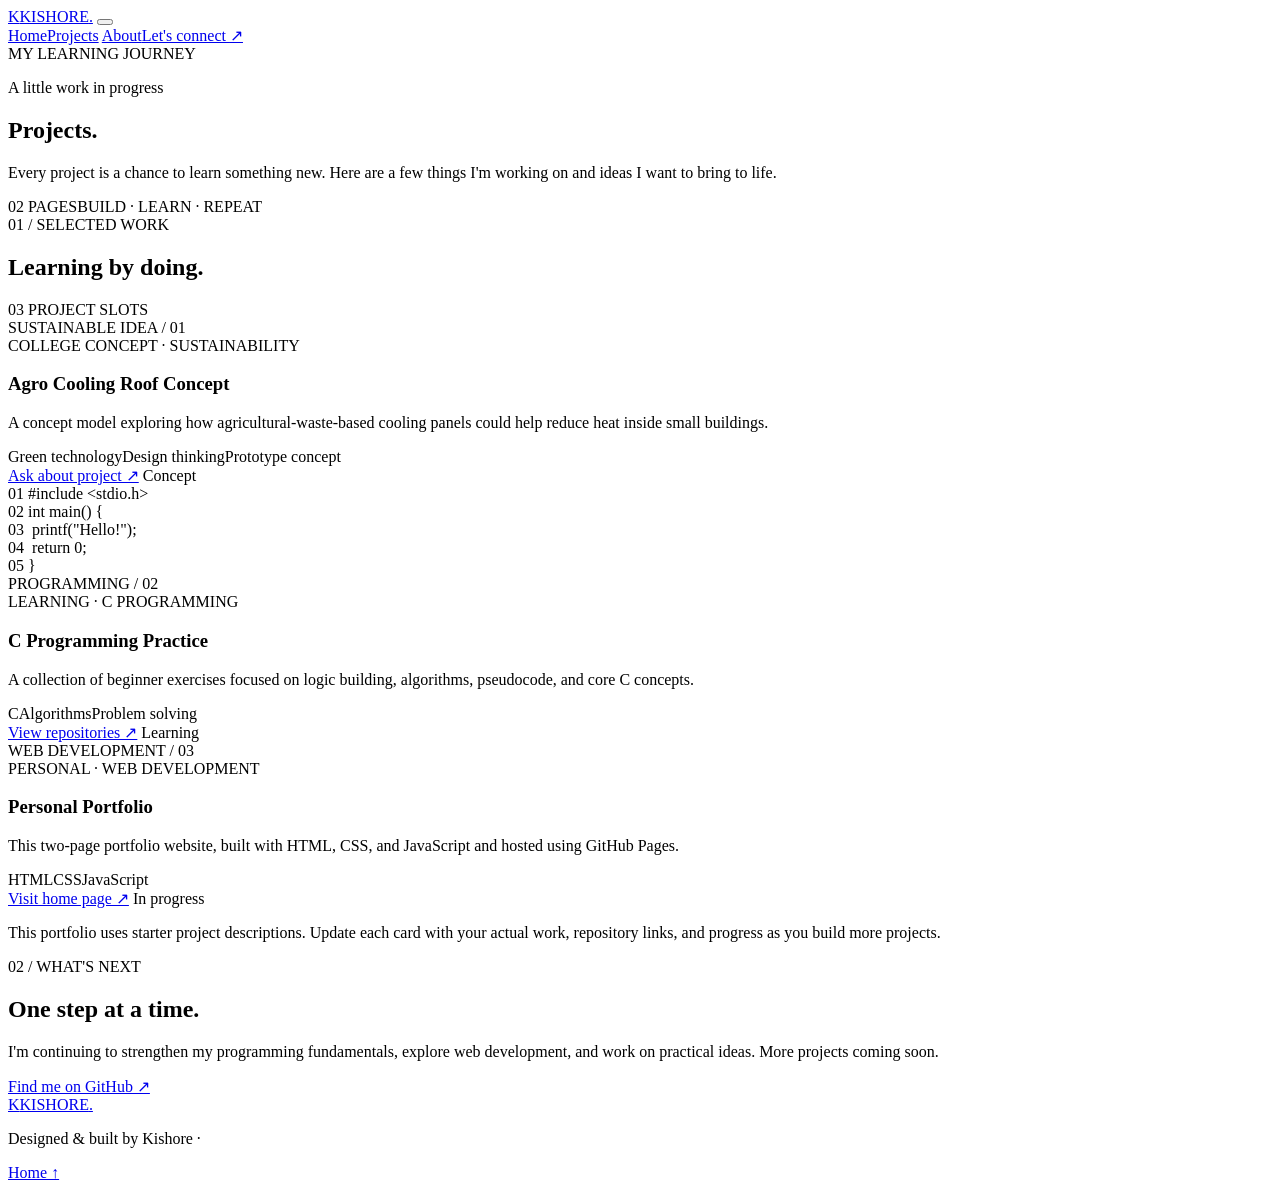
==== projects.html @ 6794675f "Add files via upload" ====
<!DOCTYPE html>
<html lang="en">
<head>
  <meta charset="UTF-8">
  <meta name="viewport" content="width=device-width, initial-scale=1.0">
  <meta name="description" content="Projects, learning experiments, and achievements by Kishore.">
  <title>Projects | Kishore</title>
  <link rel="preconnect" href="https://fonts.googleapis.com">
  <link rel="preconnect" href="https://fonts.gstatic.com" crossorigin>
  <link href="https://fonts.googleapis.com/css2?family=DM+Sans:wght@400;500;600;700&family=Space+Grotesk:wght@500;600;700&display=swap" rel="stylesheet">
  <link rel="stylesheet" href="css/style.css">
  <script src="js/main.js" defer></script>
</head>
<body>
  <div class="ambient ambient-one"></div><div class="ambient ambient-two"></div>
  <header class="site-header">
    <a class="brand" href="index.html"><span class="brand-mark">K</span><span>KISHORE<span class="brand-dot">.</span></span></a>
    <button class="menu-toggle" aria-label="Toggle navigation" aria-expanded="false"><span></span><span></span><span></span></button>
    <nav class="nav-links" aria-label="Main navigation">
      <a href="index.html">Home</a><a class="active" href="projects.html">Projects</a>
      <a href="index.html#about">About</a><a class="nav-cta" href="index.html#contact">Let's connect <span>↗</span></a>
    </nav>
  </header>

  <main>
    <section class="page-hero section-wrap">
      <div class="eyebrow"><span class="status-dot"></span> MY LEARNING JOURNEY</div>
      <p class="hero-kicker">A little work in progress</p>
      <h1>Projects<span class="accent">.</span></h1>
      <p class="hero-description">Every project is a chance to learn something new. Here are a few things I'm working on and ideas I want to bring to life.</p>
      <div class="page-meta"><span>02 PAGES</span><span class="meta-line"></span><span>BUILD · LEARN · REPEAT</span></div>
    </section>

    <section class="section-wrap projects-section">
      <div class="section-heading"><div><div class="section-label">01 / SELECTED WORK</div><h2>Learning by <span class="gradient-text">doing.</span></h2></div><span class="count-label">03 PROJECT SLOTS</span></div>
      <div class="project-grid">
        <article class="project-card featured-project">
          <div class="project-art art-cooling"><div class="sun-orb"></div><div class="house house-back"></div><div class="house house-front"><span class="roof"></span><span class="door"></span><span class="window"></span></div><span class="art-caption">SUSTAINABLE IDEA / 01</span></div>
          <div class="project-info"><div class="project-type">COLLEGE CONCEPT · SUSTAINABILITY</div><h3>Agro Cooling Roof Concept</h3><p>A concept model exploring how agricultural-waste-based cooling panels could help reduce heat inside small buildings.</p><div class="tag-row"><span>Green technology</span><span>Design thinking</span><span>Prototype concept</span></div><div class="project-links"><a href="mailto:your-email@example.com?subject=Agro%20Cooling%20Roof">Ask about project ↗</a><span class="project-status"><i></i> Concept</span></div></div>
        </article>
        <article class="project-card">
          <div class="project-art art-code"><div class="mini-code"><span>01</span> #include &lt;stdio.h&gt;<br><span>02</span> int main() {<br><span>03</span> &nbsp;printf("Hello!");<br><span>04</span> &nbsp;return 0;<br><span>05</span> }</div><span class="art-caption">PROGRAMMING / 02</span></div>
          <div class="project-info"><div class="project-type">LEARNING · C PROGRAMMING</div><h3>C Programming Practice</h3><p>A collection of beginner exercises focused on logic building, algorithms, pseudocode, and core C concepts.</p><div class="tag-row"><span>C</span><span>Algorithms</span><span>Problem solving</span></div><div class="project-links"><a href="https://github.com/" target="_blank" rel="noreferrer">View repositories ↗</a><span class="project-status"><i></i> Learning</span></div></div>
        </article>
        <article class="project-card">
          <div class="project-art art-web"><div class="browser-card"><div class="browser-bar"><i></i><i></i><i></i></div><div class="browser-shape"></div><div class="browser-lines"><i></i><i></i><i></i></div></div><span class="art-caption">WEB DEVELOPMENT / 03</span></div>
          <div class="project-info"><div class="project-type">PERSONAL · WEB DEVELOPMENT</div><h3>Personal Portfolio</h3><p>This two-page portfolio website, built with HTML, CSS, and JavaScript and hosted using GitHub Pages.</p><div class="tag-row"><span>HTML</span><span>CSS</span><span>JavaScript</span></div><div class="project-links"><a href="index.html">Visit home page ↗</a><span class="project-status"><i></i> In progress</span></div></div>
        </article>
      </div>
      <p class="note-text">This portfolio uses starter project descriptions. Update each card with your actual work, repository links, and progress as you build more projects.</p>
    </section>

    <section class="section-wrap learning-panel">
      <div class="section-label">02 / WHAT'S NEXT</div><div><h2>One step at a <span class="gradient-text">time.</span></h2><p class="muted">I'm continuing to strengthen my programming fundamentals, explore web development, and work on practical ideas. More projects coming soon.</p></div>
      <a class="button button-ghost" href="https://github.com/" target="_blank" rel="noreferrer">Find me on GitHub ↗</a>
    </section>
  </main>
  <footer class="site-footer"><a class="brand" href="index.html"><span class="brand-mark">K</span><span>KISHORE<span class="brand-dot">.</span></span></a><p>Designed & built by Kishore · <span id="year"></span></p><a href="index.html" class="back-top">Home ↑</a></footer>
</body>
</html>
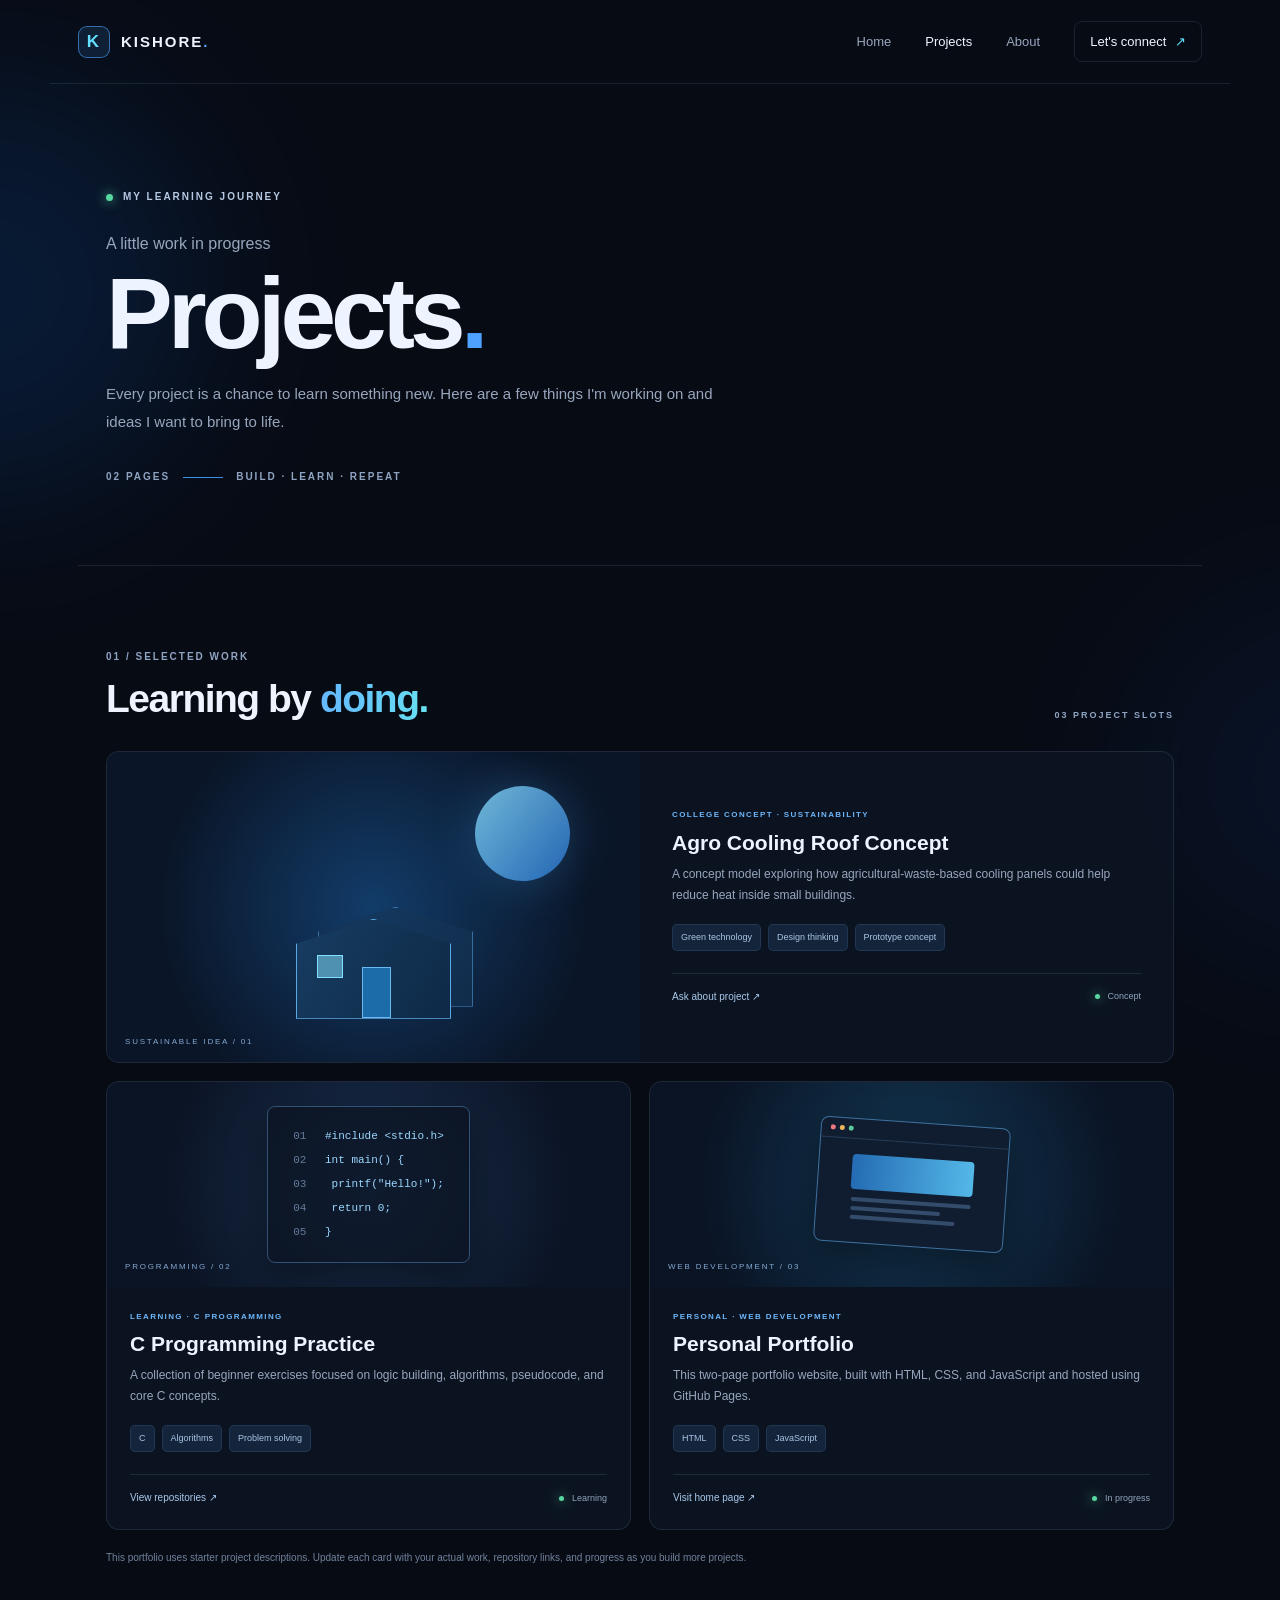
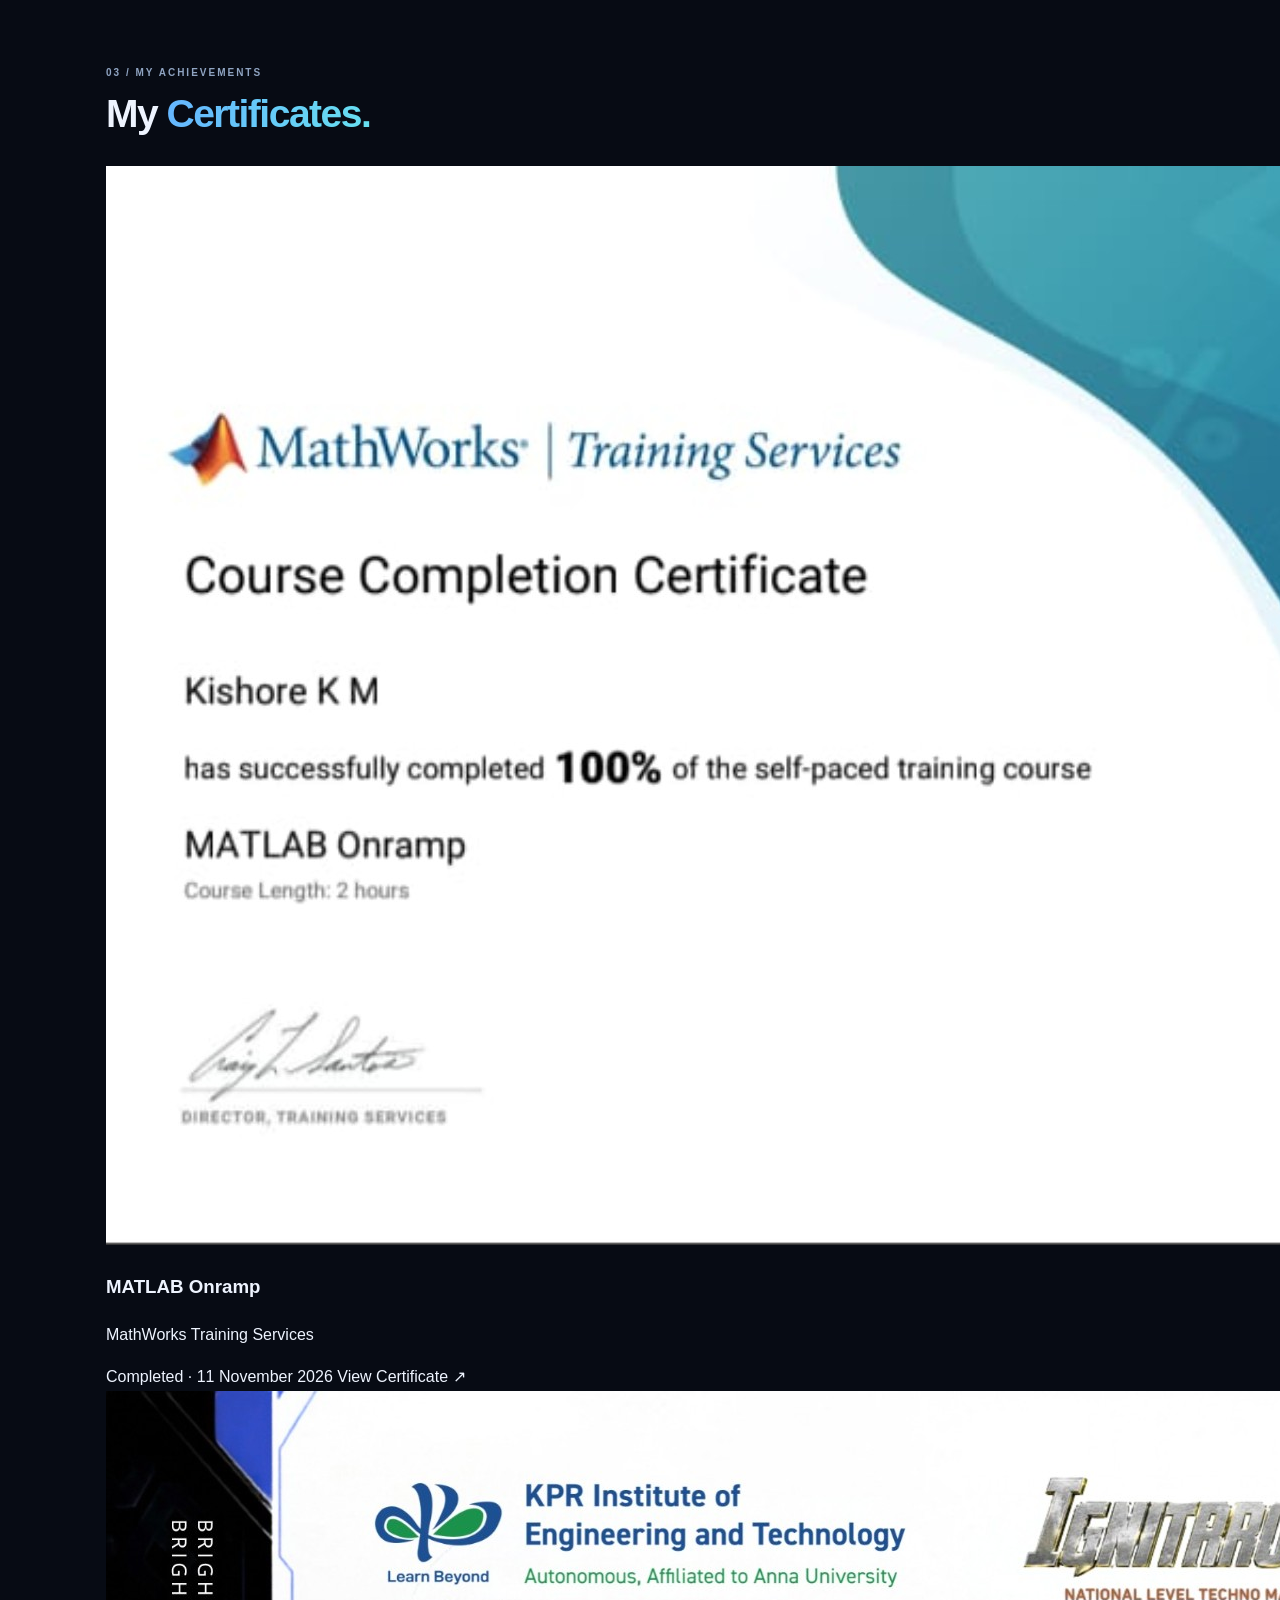
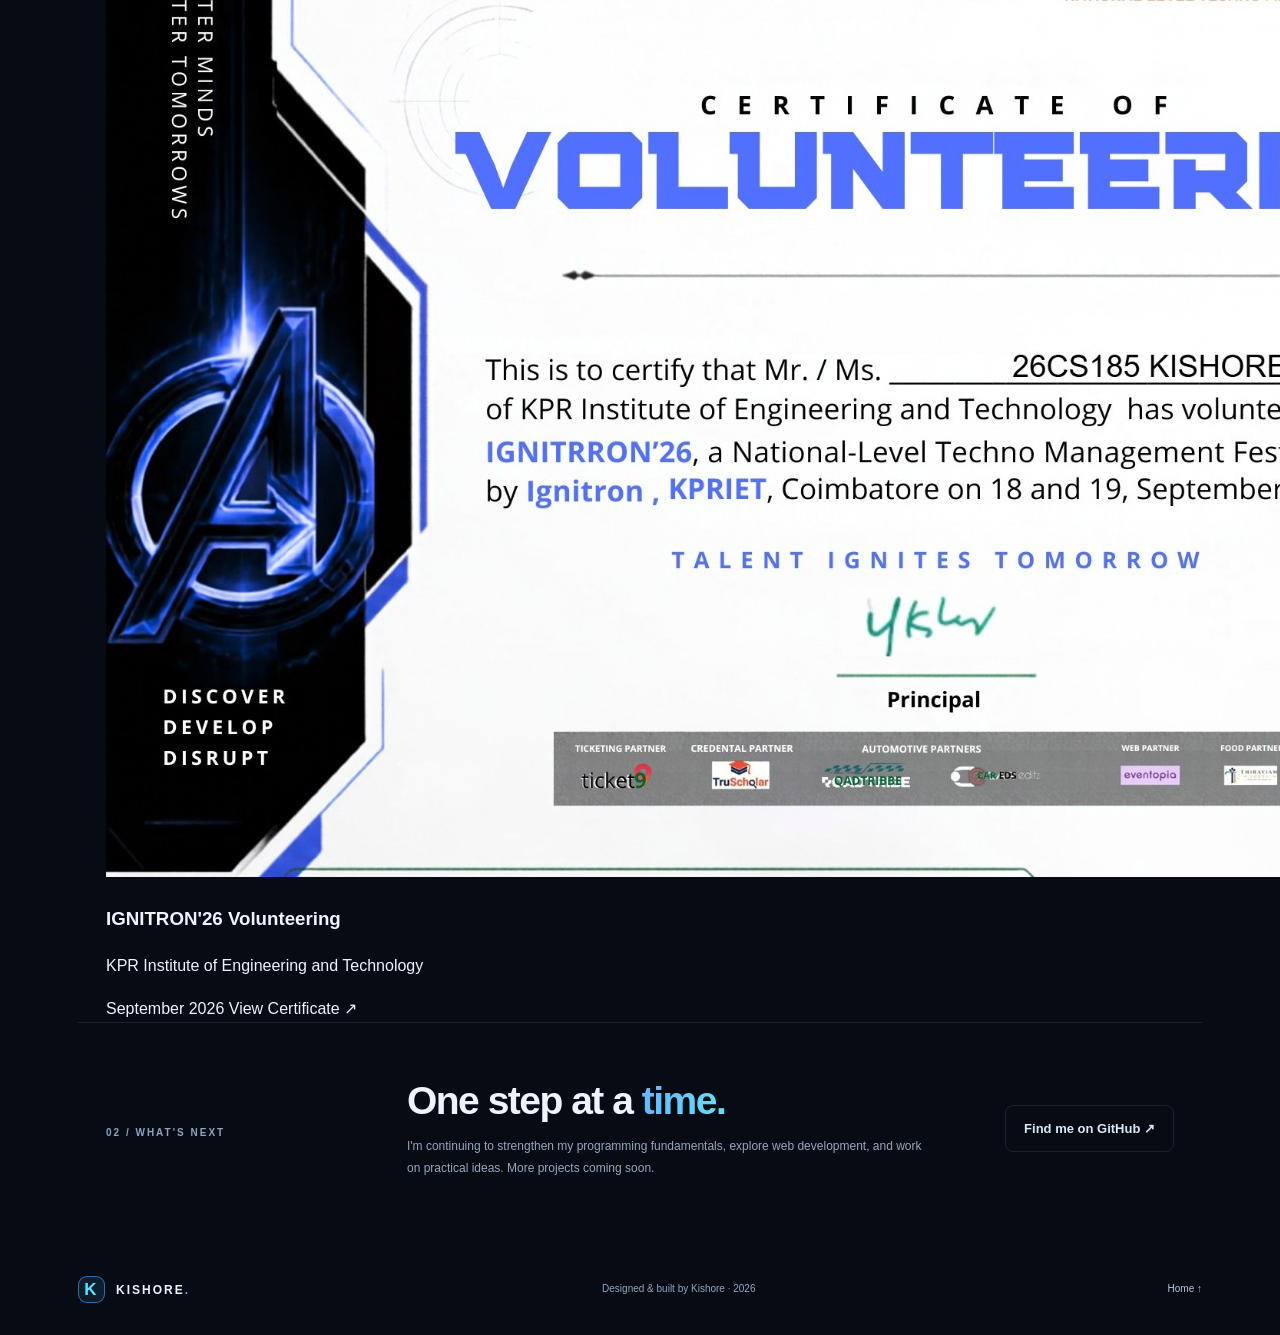
==== commit 04397b2b: "Update projects.html" ====
--- a/projects.html
+++ b/projects.html
@@ -49,7 +49,43 @@
       </div>
       <p class="note-text">This portfolio uses starter project descriptions. Update each card with your actual work, repository links, and progress as you build more projects.</p>
     </section>
+<!-- CERTIFICATES SECTION -->
+<section class="section-wrap certificates-section">
+  <div class="section-heading">
+    <div>
+      <div class="section-label">03 / MY ACHIEVEMENTS</div>
+      <h2>My <span class="gradient-text">Certificates.</span></h2>
+    </div>
+  </div>
 
+  <div class="certificate-grid">
+
+    <article class="certificate-card">
+      <img src="certificates/matlab-onramp.jpg"
+           alt="MATLAB Onramp Certificate">
+      <div class="certificate-info">
+        <h3>MATLAB Onramp</h3>
+        <p>MathWorks Training Services</p>
+        <span>Completed · 11 November 2026</span>
+        <a href="certificates/matlab-onramp.jpg"
+           target="_blank">View Certificate ↗</a>
+      </div>
+    </article>
+
+    <article class="certificate-card">
+      <img src="certificates/ignitron-volunteering.jpg"
+           alt="IGNITRON 26 Volunteer Certificate">
+      <div class="certificate-info">
+        <h3>IGNITRON'26 Volunteering</h3>
+        <p>KPR Institute of Engineering and Technology</p>
+        <span>September 2026</span>
+        <a href="certificates/ignitron-volunteering.jpg"
+           target="_blank">View Certificate ↗</a>
+      </div>
+    </article>
+
+  </div>
+</section>
     <section class="section-wrap learning-panel">
       <div class="section-label">02 / WHAT'S NEXT</div><div><h2>One step at a <span class="gradient-text">time.</span></h2><p class="muted">I'm continuing to strengthen my programming fundamentals, explore web development, and work on practical ideas. More projects coming soon.</p></div>
       <a class="button button-ghost" href="https://github.com/" target="_blank" rel="noreferrer">Find me on GitHub ↗</a>
@@ -57,4 +93,4 @@
   </main>
   <footer class="site-footer"><a class="brand" href="index.html"><span class="brand-mark">K</span><span>KISHORE<span class="brand-dot">.</span></span></a><p>Designed & built by Kishore · <span id="year"></span></p><a href="index.html" class="back-top">Home ↑</a></footer>
 </body>
-</html>+</html>
--- a/css/style.css
+++ b/css/style.css
@@ -0,0 +1,5 @@
+/* Kishore's portfolio — dark navy and electric blue */
+:root{--bg:#070b14;--panel:#0d1423;--panel2:#101a2c;--text:#eef4ff;--muted:#98a6bd;--blue:#4da3ff;--cyan:#63e0ff;--line:rgba(157,184,222,.13);--font:'DM Sans',sans-serif;--display:'Space Grotesk',sans-serif}
+*{box-sizing:border-box}html{scroll-behavior:smooth;scroll-padding-top:100px}body{margin:0;background:var(--bg);color:var(--text);font-family:var(--font);line-height:1.65;overflow-x:hidden}a{color:inherit;text-decoration:none}.ambient{position:absolute;z-index:-1;pointer-events:none;filter:blur(85px);opacity:.16;border-radius:50%}.ambient-one{width:420px;height:420px;background:#1268d8;top:80px;left:-220px}.ambient-two{width:360px;height:360px;background:#123d85;top:600px;right:-220px}.site-header{height:84px;max-width:1180px;padding:0 28px;margin:auto;display:flex;align-items:center;justify-content:space-between;border-bottom:1px solid var(--line)}.brand{display:flex;align-items:center;gap:11px;font:700 15px var(--display);letter-spacing:2px}.brand-mark{width:32px;height:32px;border:1px solid rgba(77,163,255,.6);background:rgba(77,163,255,.12);display:grid;place-items:center;border-radius:9px;color:var(--cyan);font-size:17px}.brand-dot,.accent{color:var(--blue)}.nav-links{display:flex;align-items:center;gap:34px;font-size:13px;color:var(--muted)}.nav-links a{transition:color .2s}.nav-links a:hover,.nav-links a.active{color:var(--text)}.nav-links .nav-cta{color:var(--text);border:1px solid var(--line);padding:9px 15px;border-radius:8px}.nav-cta span{color:var(--cyan);margin-left:5px}.menu-toggle{display:none;background:none;border:0}.section-wrap{max-width:1124px;margin:0 auto;padding-left:28px;padding-right:28px}.hero{min-height:610px;display:grid;grid-template-columns:1.1fr .9fr;align-items:center;gap:50px;padding-top:55px;padding-bottom:75px}.eyebrow,.section-label,.project-type,.count-label,.page-meta{font-size:10px;letter-spacing:2px;font-weight:700;color:#8fa4c2}.eyebrow{display:flex;align-items:center;gap:10px;color:#b6c8e2}.status-dot,.project-status i{width:7px;height:7px;border-radius:50%;background:#57d7a2;box-shadow:0 0 12px #57d7a2;display:inline-block}.hero-kicker{margin:28px 0 0;color:var(--muted);font-size:16px}.hero h1,.page-hero h1{font:700 clamp(62px,9vw,100px)/1.03 var(--display);letter-spacing:-5px;margin:0 0 15px}.hero h2,.page-hero h2{font:600 clamp(22px,3vw,31px)/1.25 var(--display);letter-spacing:-1px;margin:0}.gradient-text{background:linear-gradient(100deg,#65b6ff,#67e0f1);-webkit-background-clip:text;background-clip:text;color:transparent}.hero-description{max-width:500px;color:var(--muted);font-size:15px;line-height:1.9;margin:22px 0 28px}.hero-actions{display:flex;gap:12px;flex-wrap:wrap}.button{display:inline-flex;align-items:center;gap:15px;padding:12px 18px;border-radius:8px;font-size:13px;font-weight:700;transition:transform .2s,border-color .2s}.button:hover{transform:translateY(-2px)}.button-primary{background:linear-gradient(110deg,#2779df,#3e9ff2);color:white;box-shadow:0 8px 28px rgba(35,126,230,.2)}.button-ghost{border:1px solid var(--line);color:#dce8f8}.social-row{display:flex;gap:25px;margin-top:35px;color:var(--muted);font-size:12px}.social-row a:hover,.project-links a:hover{color:var(--cyan)}.social-row span{color:var(--blue)}.hero-visual{min-height:390px;display:grid;place-items:center;position:relative}.orbit{position:absolute;border:1px solid rgba(77,163,255,.13);border-radius:50%;transform:rotate(-25deg)}.orbit-a{width:410px;height:260px}.orbit-b{width:340px;height:360px;transform:rotate(40deg)}.code-card{z-index:1;width:min(100%,390px);background:rgba(12,20,34,.94);border:1px solid rgba(105,162,229,.25);border-radius:14px;box-shadow:0 25px 80px rgba(0,0,0,.4),0 0 45px rgba(29,108,203,.1);overflow:hidden;transform:rotate(-3deg)}.code-top{height:45px;border-bottom:1px solid var(--line);display:flex;align-items:center;justify-content:space-between;padding:0 16px;color:#8194b1;font-size:11px}.window-dots{display:flex;gap:5px}.window-dots i,.browser-bar i{width:7px;height:7px;border-radius:50%;background:#ed777c}.window-dots i:nth-child(2),.browser-bar i:nth-child(2){background:#eab65c}.window-dots i:nth-child(3),.browser-bar i:nth-child(3){background:#5bc99a}.code-content{padding:23px 19px 19px;font:12px/2.1 ui-monospace,SFMono-Regular,monospace;color:#d8e5f7}.code-content p{margin:0}.line-no{display:inline-block;width:28px;color:#52627b}.code-purple{color:#c69cff}.code-green{color:#8de2b6}.code-blue{color:#73baff}.code-orange{color:#ffc17c}.terminal-line{border-top:1px solid var(--line);margin-top:20px;padding-top:13px;color:#8496af;font-size:10px}.terminal-prompt{color:#5bd9a0;margin-right:7px}.cursor{display:inline-block;width:6px;height:12px;background:var(--blue);vertical-align:middle;margin-left:5px;animation:blink 1s steps(2) infinite}@keyframes blink{50%{opacity:0}}.floating-chip{position:absolute;z-index:2;background:#111d30;border:1px solid rgba(104,171,241,.25);border-radius:8px;padding:9px 13px;font-size:11px;color:#dce9fa;box-shadow:0 12px 30px #0005}.chip-top{top:45px;right:-3px}.chip-top span{color:#7dc7ff;margin-right:5px}.chip-bottom{bottom:42px;left:0}.chip-pulse{display:inline-block;width:6px;height:6px;border-radius:50%;background:#58d5a1;margin-right:7px}.intro-strip,.skills-section{display:grid;grid-template-columns:.65fr 1.35fr;gap:55px;padding-top:76px;padding-bottom:76px;border-top:1px solid var(--line)}.section-label{padding-top:8px}.intro-content h2,.skills-content h2,.contact-panel h2,.section-heading h2,.learning-panel h2{font:600 clamp(27px,4vw,39px)/1.2 var(--display);letter-spacing:-1.5px;margin:0 0 16px}.intro-content>p,.muted{color:var(--muted);font-size:14px;line-height:1.85;max-width:650px}.mini-stats{display:flex;gap:55px;margin-top:32px}.mini-stats div{display:flex;flex-direction:column}.mini-stats strong{font:700 27px var(--display)}.mini-stats strong span{color:var(--blue)}.mini-stats small{color:var(--muted);font-size:10px;letter-spacing:.5px}.skills-section{padding-top:65px;padding-bottom:85px}.skill-grid{display:grid;grid-template-columns:1fr 1fr;gap:12px;margin-top:25px}.skill-card{display:flex;align-items:center;gap:14px;padding:17px;background:rgba(13,22,38,.72);border:1px solid var(--line);border-radius:10px}.skill-icon{width:38px;height:38px;border-radius:9px;display:grid;place-items:center;background:rgba(77,163,255,.13);color:#83c2ff;font:700 15px var(--display)}.blue-icon{color:#70c7ff}.orange-icon{color:#ffb56e}.purple-icon{color:#c4a3ff}.skill-card strong,.skill-card small{display:block}.skill-card strong{font-size:12px}.skill-card small{font-size:10px;color:var(--muted);margin-top:3px}.contact-panel{display:flex;align-items:center;justify-content:space-between;gap:25px;padding-top:45px;padding-bottom:55px;border-top:1px solid var(--line);border-bottom:1px solid var(--line)}.contact-panel h2{margin:12px 0}.contact-panel p{margin:0}.site-footer{max-width:1180px;margin:auto;padding:27px 28px;display:flex;align-items:center;justify-content:space-between;color:var(--muted);font-size:10px}.site-footer .brand{color:var(--text);font-size:12px}.site-footer .brand-mark{width:27px;height:27px}.back-top{color:#b8c8df}.page-hero{padding-top:105px;padding-bottom:80px;border-bottom:1px solid var(--line)}.page-hero .hero-kicker{margin-top:25px}.page-hero h1{margin:5px 0 15px}.page-hero .hero-description{max-width:610px;margin-top:15px}.page-meta{display:flex;align-items:center;gap:13px;margin-top:32px}.meta-line{width:40px;height:1px;background:#3b8fe8}.projects-section{padding-top:75px;padding-bottom:80px}.section-heading{display:flex;align-items:end;justify-content:space-between;margin-bottom:28px}.section-heading h2{margin:10px 0 0}.count-label{font-size:9px}.project-grid{display:grid;grid-template-columns:1fr 1fr;gap:18px}.project-card{overflow:hidden;background:rgba(13,21,36,.82);border:1px solid var(--line);border-radius:13px;transition:transform .25s,border-color .25s}.project-card:hover{transform:translateY(-4px);border-color:rgba(77,163,255,.4)}.featured-project{grid-column:1/-1;display:grid;grid-template-columns:1fr 1fr}.project-art{height:205px;position:relative;overflow:hidden;display:grid;place-items:center;background:radial-gradient(circle at 50% 50%,#123c69,#0a1527 70%)}.featured-project .project-art{height:100%;min-height:310px}.art-caption{position:absolute;left:18px;bottom:14px;font-size:8px;letter-spacing:1.8px;color:#86a9d1}.sun-orb{position:absolute;width:95px;height:95px;border-radius:50%;background:linear-gradient(130deg,#8adfff,#2978d5);top:34px;right:70px;opacity:.8;box-shadow:0 0 50px #4cafff55}.house{position:absolute;bottom:43px;width:155px;height:100px;background:#173657;border:1px solid #5aa8e6;clip-path:polygon(0 25%,50% 0,100% 25%,100% 100%,0 100%)}.house-back{transform:translate(22px,-12px);opacity:.55}.house-front{background:linear-gradient(120deg,#173d61,#0e2947);z-index:1}.house .roof{display:none}.door{position:absolute;bottom:0;left:65px;width:29px;height:51px;background:#1d6caa;border:1px solid #6ab9f0}.window{position:absolute;top:35px;left:20px;width:26px;height:23px;background:#83dfff88;border:1px solid #83dfff}.project-info{padding:23px}.featured-project .project-info{align-self:center;padding:32px}.project-type{font-size:8px;letter-spacing:1.4px;color:#6eb7fa}.project-info h3{font:600 21px var(--display);margin:9px 0}.project-info p{font-size:12px;color:var(--muted);line-height:1.8;margin:0 0 17px}.tag-row{display:flex;gap:7px;flex-wrap:wrap}.tag-row span{font-size:9px;color:#a9c4e4;background:#14253b;border:1px solid rgba(105,162,229,.14);padding:5px 8px;border-radius:5px}.project-links{display:flex;align-items:center;justify-content:space-between;gap:12px;margin-top:22px;padding-top:15px;border-top:1px solid var(--line);font-size:10px;color:#a9c9eb}.project-status{font-size:9px;color:#91a4bd}.project-status i{width:5px;height:5px;margin-right:5px}.art-code{background:radial-gradient(circle at 50%,#1b3151,#0b1425 72%)}.mini-code{font:11px/2.2 ui-monospace,monospace;color:#9bd8ff;background:#0a1220b8;padding:17px 25px;border:1px solid #315276;border-radius:8px;box-shadow:0 15px 40px #0006}.mini-code span{color:#647c9b;margin-right:12px}.art-web{background:radial-gradient(circle at 50%,#143b58,#0a1425 75%)}.browser-card{width:190px;height:125px;background:#101d30;border:1px solid #3d719f;border-radius:8px;overflow:hidden;box-shadow:0 15px 40px #0006;transform:rotate(4deg)}.browser-bar{height:20px;display:flex;gap:4px;align-items:center;padding-left:9px;border-bottom:1px solid #263b56}.browser-bar i{width:5px;height:5px}.browser-shape{height:35px;width:65%;margin:15px auto 8px;background:linear-gradient(90deg,#246bb3,#54b8e8);border-radius:4px}.browser-lines{display:grid;gap:5px;justify-content:center}.browser-lines i{width:120px;height:4px;background:#344c6b;border-radius:3px}.browser-lines i:nth-child(2){width:90px}.browser-lines i:nth-child(3){width:105px}.note-text{font-size:10px;color:#71839d;margin-top:20px}.learning-panel{border-top:1px solid var(--line);padding-top:55px;padding-bottom:65px;display:grid;grid-template-columns:.65fr 1.35fr auto;gap:25px;align-items:center}.learning-panel h2{margin:0 0 10px}.learning-panel p{margin:0;max-width:520px;font-size:12px}
+@media(max-width:760px){.site-header{height:72px;padding:0 20px}.menu-toggle{display:flex;flex-direction:column;gap:5px;padding:8px}.menu-toggle span{width:21px;height:2px;background:#d9e8fa}.nav-links{display:none;position:absolute;top:71px;left:0;right:0;background:#0b1220;border-bottom:1px solid var(--line);padding:20px;z-index:10;flex-direction:column;gap:18px;align-items:stretch}.nav-links.open{display:flex}.nav-links .nav-cta{text-align:center}.section-wrap{padding-left:21px;padding-right:21px}.hero{grid-template-columns:1fr;gap:5px;padding-top:75px;padding-bottom:55px}.hero-visual{min-height:330px;margin-top:8px}.code-card{width:min(90%,390px)}.orbit-a{width:320px}.orbit-b{height:300px}.chip-top{right:0;top:25px}.chip-bottom{left:0;bottom:20px}.intro-strip,.skills-section{grid-template-columns:1fr;gap:22px;padding-top:55px;padding-bottom:55px}.mini-stats{gap:30px}.contact-panel{align-items:flex-start;flex-direction:column;padding-top:38px;padding-bottom:42px}.site-footer{padding:24px 21px;gap:15px;flex-wrap:wrap}.site-footer p{order:3;width:100%;margin:0}.page-hero{padding-top:75px;padding-bottom:55px}.projects-section{padding-top:55px;padding-bottom:55px}.project-grid{grid-template-columns:1fr}.featured-project{grid-column:auto;grid-template-columns:1fr}.featured-project .project-art{min-height:220px}.featured-project .project-info{padding:23px}.learning-panel{grid-template-columns:1fr;gap:15px;padding-top:45px;padding-bottom:50px}.learning-panel .button{justify-self:start}.section-heading{align-items:flex-start;gap:12px;flex-direction:column}.count-label{margin-top:5px}}
+@media(max-width:420px){.hero h1,.page-hero h1{font-size:65px}.skill-grid{grid-template-columns:1fr}.mini-stats{gap:22px}.mini-stats strong{font-size:23px}.social-row{gap:18px}.hero-visual{min-height:300px}.code-content{font-size:10px}.floating-chip{font-size:9px;padding:7px 9px}}
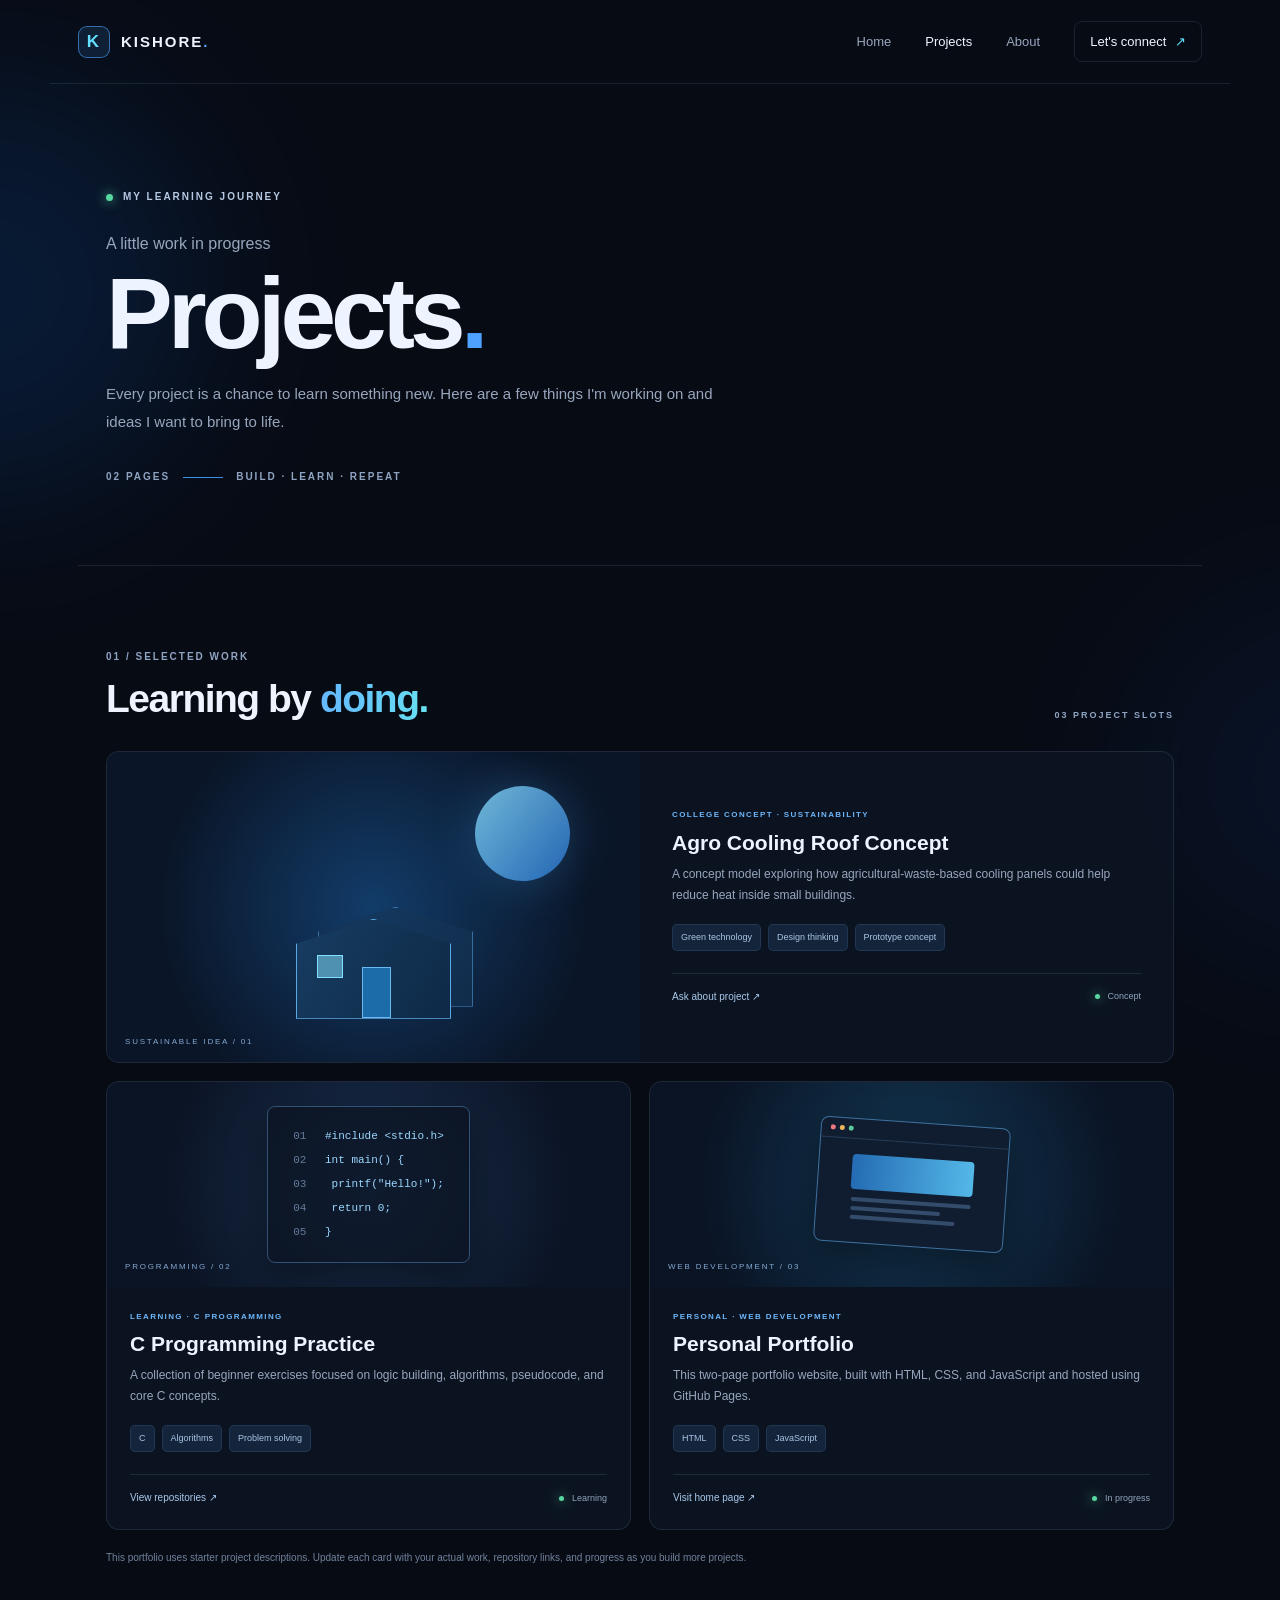
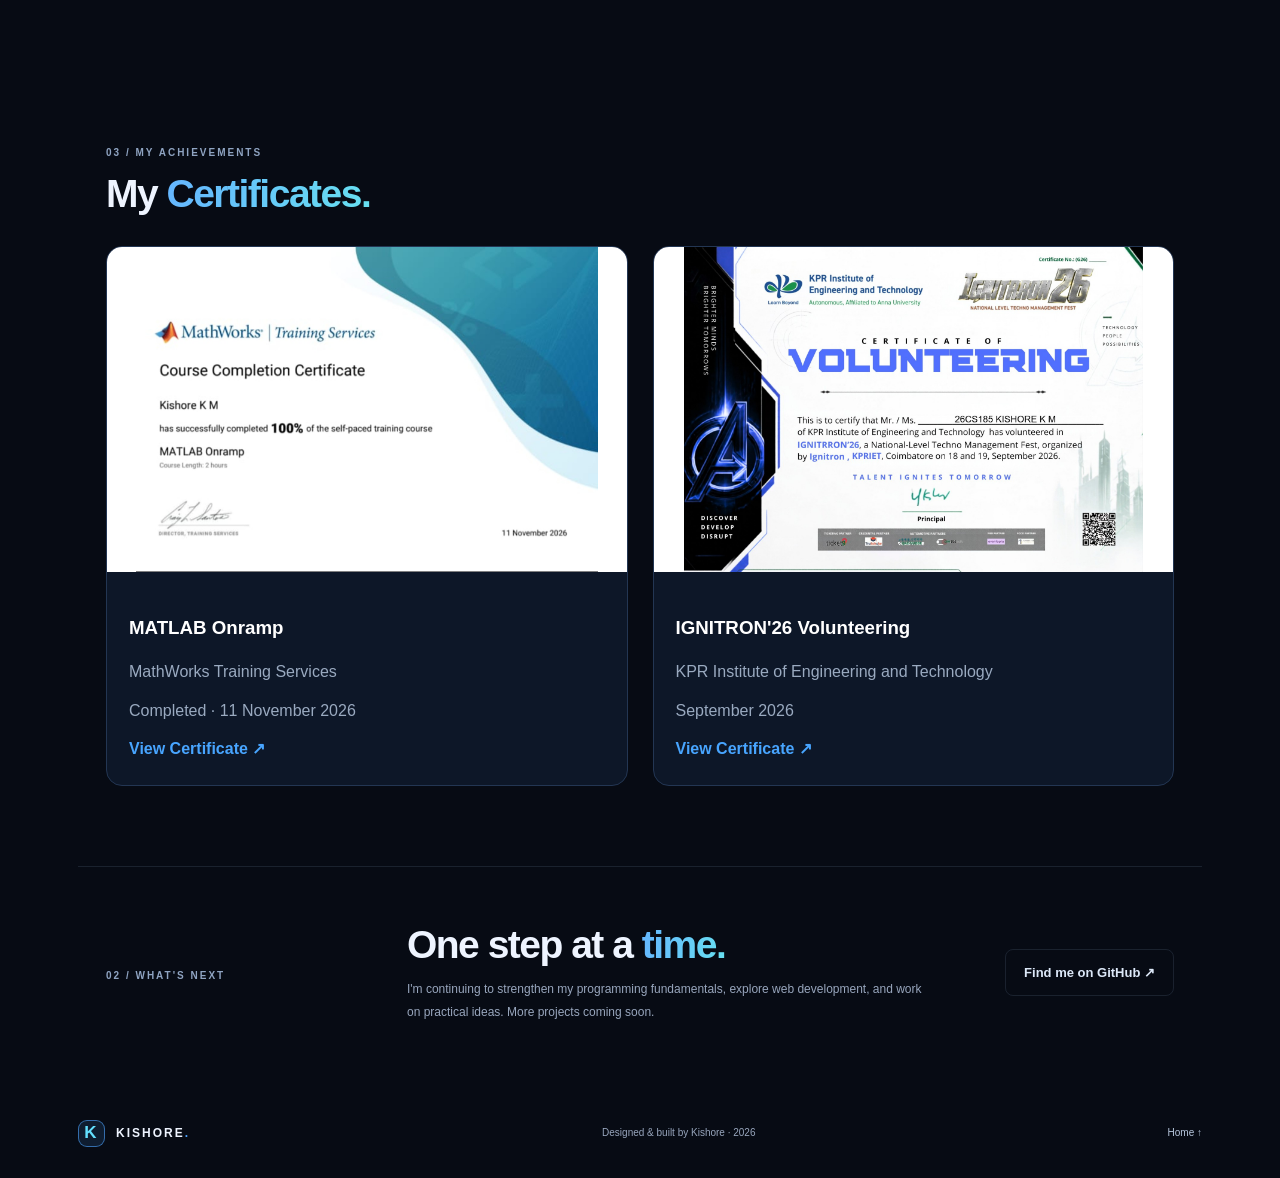
==== commit f37c7877: "Update projects.html" ====
--- a/projects.html
+++ b/projects.html
@@ -50,7 +50,7 @@
       <p class="note-text">This portfolio uses starter project descriptions. Update each card with your actual work, repository links, and progress as you build more projects.</p>
     </section>
 <!-- CERTIFICATES SECTION -->
-<section class="section-wrap certificates-section">
+<section id="certificates-section" class="section-wrap certificates-section">
   <div class="section-heading">
     <div>
       <div class="section-label">03 / MY ACHIEVEMENTS</div>
--- a/css/style.css
+++ b/css/style.css
@@ -3,3 +3,63 @@
 *{box-sizing:border-box}html{scroll-behavior:smooth;scroll-padding-top:100px}body{margin:0;background:var(--bg);color:var(--text);font-family:var(--font);line-height:1.65;overflow-x:hidden}a{color:inherit;text-decoration:none}.ambient{position:absolute;z-index:-1;pointer-events:none;filter:blur(85px);opacity:.16;border-radius:50%}.ambient-one{width:420px;height:420px;background:#1268d8;top:80px;left:-220px}.ambient-two{width:360px;height:360px;background:#123d85;top:600px;right:-220px}.site-header{height:84px;max-width:1180px;padding:0 28px;margin:auto;display:flex;align-items:center;justify-content:space-between;border-bottom:1px solid var(--line)}.brand{display:flex;align-items:center;gap:11px;font:700 15px var(--display);letter-spacing:2px}.brand-mark{width:32px;height:32px;border:1px solid rgba(77,163,255,.6);background:rgba(77,163,255,.12);display:grid;place-items:center;border-radius:9px;color:var(--cyan);font-size:17px}.brand-dot,.accent{color:var(--blue)}.nav-links{display:flex;align-items:center;gap:34px;font-size:13px;color:var(--muted)}.nav-links a{transition:color .2s}.nav-links a:hover,.nav-links a.active{color:var(--text)}.nav-links .nav-cta{color:var(--text);border:1px solid var(--line);padding:9px 15px;border-radius:8px}.nav-cta span{color:var(--cyan);margin-left:5px}.menu-toggle{display:none;background:none;border:0}.section-wrap{max-width:1124px;margin:0 auto;padding-left:28px;padding-right:28px}.hero{min-height:610px;display:grid;grid-template-columns:1.1fr .9fr;align-items:center;gap:50px;padding-top:55px;padding-bottom:75px}.eyebrow,.section-label,.project-type,.count-label,.page-meta{font-size:10px;letter-spacing:2px;font-weight:700;color:#8fa4c2}.eyebrow{display:flex;align-items:center;gap:10px;color:#b6c8e2}.status-dot,.project-status i{width:7px;height:7px;border-radius:50%;background:#57d7a2;box-shadow:0 0 12px #57d7a2;display:inline-block}.hero-kicker{margin:28px 0 0;color:var(--muted);font-size:16px}.hero h1,.page-hero h1{font:700 clamp(62px,9vw,100px)/1.03 var(--display);letter-spacing:-5px;margin:0 0 15px}.hero h2,.page-hero h2{font:600 clamp(22px,3vw,31px)/1.25 var(--display);letter-spacing:-1px;margin:0}.gradient-text{background:linear-gradient(100deg,#65b6ff,#67e0f1);-webkit-background-clip:text;background-clip:text;color:transparent}.hero-description{max-width:500px;color:var(--muted);font-size:15px;line-height:1.9;margin:22px 0 28px}.hero-actions{display:flex;gap:12px;flex-wrap:wrap}.button{display:inline-flex;align-items:center;gap:15px;padding:12px 18px;border-radius:8px;font-size:13px;font-weight:700;transition:transform .2s,border-color .2s}.button:hover{transform:translateY(-2px)}.button-primary{background:linear-gradient(110deg,#2779df,#3e9ff2);color:white;box-shadow:0 8px 28px rgba(35,126,230,.2)}.button-ghost{border:1px solid var(--line);color:#dce8f8}.social-row{display:flex;gap:25px;margin-top:35px;color:var(--muted);font-size:12px}.social-row a:hover,.project-links a:hover{color:var(--cyan)}.social-row span{color:var(--blue)}.hero-visual{min-height:390px;display:grid;place-items:center;position:relative}.orbit{position:absolute;border:1px solid rgba(77,163,255,.13);border-radius:50%;transform:rotate(-25deg)}.orbit-a{width:410px;height:260px}.orbit-b{width:340px;height:360px;transform:rotate(40deg)}.code-card{z-index:1;width:min(100%,390px);background:rgba(12,20,34,.94);border:1px solid rgba(105,162,229,.25);border-radius:14px;box-shadow:0 25px 80px rgba(0,0,0,.4),0 0 45px rgba(29,108,203,.1);overflow:hidden;transform:rotate(-3deg)}.code-top{height:45px;border-bottom:1px solid var(--line);display:flex;align-items:center;justify-content:space-between;padding:0 16px;color:#8194b1;font-size:11px}.window-dots{display:flex;gap:5px}.window-dots i,.browser-bar i{width:7px;height:7px;border-radius:50%;background:#ed777c}.window-dots i:nth-child(2),.browser-bar i:nth-child(2){background:#eab65c}.window-dots i:nth-child(3),.browser-bar i:nth-child(3){background:#5bc99a}.code-content{padding:23px 19px 19px;font:12px/2.1 ui-monospace,SFMono-Regular,monospace;color:#d8e5f7}.code-content p{margin:0}.line-no{display:inline-block;width:28px;color:#52627b}.code-purple{color:#c69cff}.code-green{color:#8de2b6}.code-blue{color:#73baff}.code-orange{color:#ffc17c}.terminal-line{border-top:1px solid var(--line);margin-top:20px;padding-top:13px;color:#8496af;font-size:10px}.terminal-prompt{color:#5bd9a0;margin-right:7px}.cursor{display:inline-block;width:6px;height:12px;background:var(--blue);vertical-align:middle;margin-left:5px;animation:blink 1s steps(2) infinite}@keyframes blink{50%{opacity:0}}.floating-chip{position:absolute;z-index:2;background:#111d30;border:1px solid rgba(104,171,241,.25);border-radius:8px;padding:9px 13px;font-size:11px;color:#dce9fa;box-shadow:0 12px 30px #0005}.chip-top{top:45px;right:-3px}.chip-top span{color:#7dc7ff;margin-right:5px}.chip-bottom{bottom:42px;left:0}.chip-pulse{display:inline-block;width:6px;height:6px;border-radius:50%;background:#58d5a1;margin-right:7px}.intro-strip,.skills-section{display:grid;grid-template-columns:.65fr 1.35fr;gap:55px;padding-top:76px;padding-bottom:76px;border-top:1px solid var(--line)}.section-label{padding-top:8px}.intro-content h2,.skills-content h2,.contact-panel h2,.section-heading h2,.learning-panel h2{font:600 clamp(27px,4vw,39px)/1.2 var(--display);letter-spacing:-1.5px;margin:0 0 16px}.intro-content>p,.muted{color:var(--muted);font-size:14px;line-height:1.85;max-width:650px}.mini-stats{display:flex;gap:55px;margin-top:32px}.mini-stats div{display:flex;flex-direction:column}.mini-stats strong{font:700 27px var(--display)}.mini-stats strong span{color:var(--blue)}.mini-stats small{color:var(--muted);font-size:10px;letter-spacing:.5px}.skills-section{padding-top:65px;padding-bottom:85px}.skill-grid{display:grid;grid-template-columns:1fr 1fr;gap:12px;margin-top:25px}.skill-card{display:flex;align-items:center;gap:14px;padding:17px;background:rgba(13,22,38,.72);border:1px solid var(--line);border-radius:10px}.skill-icon{width:38px;height:38px;border-radius:9px;display:grid;place-items:center;background:rgba(77,163,255,.13);color:#83c2ff;font:700 15px var(--display)}.blue-icon{color:#70c7ff}.orange-icon{color:#ffb56e}.purple-icon{color:#c4a3ff}.skill-card strong,.skill-card small{display:block}.skill-card strong{font-size:12px}.skill-card small{font-size:10px;color:var(--muted);margin-top:3px}.contact-panel{display:flex;align-items:center;justify-content:space-between;gap:25px;padding-top:45px;padding-bottom:55px;border-top:1px solid var(--line);border-bottom:1px solid var(--line)}.contact-panel h2{margin:12px 0}.contact-panel p{margin:0}.site-footer{max-width:1180px;margin:auto;padding:27px 28px;display:flex;align-items:center;justify-content:space-between;color:var(--muted);font-size:10px}.site-footer .brand{color:var(--text);font-size:12px}.site-footer .brand-mark{width:27px;height:27px}.back-top{color:#b8c8df}.page-hero{padding-top:105px;padding-bottom:80px;border-bottom:1px solid var(--line)}.page-hero .hero-kicker{margin-top:25px}.page-hero h1{margin:5px 0 15px}.page-hero .hero-description{max-width:610px;margin-top:15px}.page-meta{display:flex;align-items:center;gap:13px;margin-top:32px}.meta-line{width:40px;height:1px;background:#3b8fe8}.projects-section{padding-top:75px;padding-bottom:80px}.section-heading{display:flex;align-items:end;justify-content:space-between;margin-bottom:28px}.section-heading h2{margin:10px 0 0}.count-label{font-size:9px}.project-grid{display:grid;grid-template-columns:1fr 1fr;gap:18px}.project-card{overflow:hidden;background:rgba(13,21,36,.82);border:1px solid var(--line);border-radius:13px;transition:transform .25s,border-color .25s}.project-card:hover{transform:translateY(-4px);border-color:rgba(77,163,255,.4)}.featured-project{grid-column:1/-1;display:grid;grid-template-columns:1fr 1fr}.project-art{height:205px;position:relative;overflow:hidden;display:grid;place-items:center;background:radial-gradient(circle at 50% 50%,#123c69,#0a1527 70%)}.featured-project .project-art{height:100%;min-height:310px}.art-caption{position:absolute;left:18px;bottom:14px;font-size:8px;letter-spacing:1.8px;color:#86a9d1}.sun-orb{position:absolute;width:95px;height:95px;border-radius:50%;background:linear-gradient(130deg,#8adfff,#2978d5);top:34px;right:70px;opacity:.8;box-shadow:0 0 50px #4cafff55}.house{position:absolute;bottom:43px;width:155px;height:100px;background:#173657;border:1px solid #5aa8e6;clip-path:polygon(0 25%,50% 0,100% 25%,100% 100%,0 100%)}.house-back{transform:translate(22px,-12px);opacity:.55}.house-front{background:linear-gradient(120deg,#173d61,#0e2947);z-index:1}.house .roof{display:none}.door{position:absolute;bottom:0;left:65px;width:29px;height:51px;background:#1d6caa;border:1px solid #6ab9f0}.window{position:absolute;top:35px;left:20px;width:26px;height:23px;background:#83dfff88;border:1px solid #83dfff}.project-info{padding:23px}.featured-project .project-info{align-self:center;padding:32px}.project-type{font-size:8px;letter-spacing:1.4px;color:#6eb7fa}.project-info h3{font:600 21px var(--display);margin:9px 0}.project-info p{font-size:12px;color:var(--muted);line-height:1.8;margin:0 0 17px}.tag-row{display:flex;gap:7px;flex-wrap:wrap}.tag-row span{font-size:9px;color:#a9c4e4;background:#14253b;border:1px solid rgba(105,162,229,.14);padding:5px 8px;border-radius:5px}.project-links{display:flex;align-items:center;justify-content:space-between;gap:12px;margin-top:22px;padding-top:15px;border-top:1px solid var(--line);font-size:10px;color:#a9c9eb}.project-status{font-size:9px;color:#91a4bd}.project-status i{width:5px;height:5px;margin-right:5px}.art-code{background:radial-gradient(circle at 50%,#1b3151,#0b1425 72%)}.mini-code{font:11px/2.2 ui-monospace,monospace;color:#9bd8ff;background:#0a1220b8;padding:17px 25px;border:1px solid #315276;border-radius:8px;box-shadow:0 15px 40px #0006}.mini-code span{color:#647c9b;margin-right:12px}.art-web{background:radial-gradient(circle at 50%,#143b58,#0a1425 75%)}.browser-card{width:190px;height:125px;background:#101d30;border:1px solid #3d719f;border-radius:8px;overflow:hidden;box-shadow:0 15px 40px #0006;transform:rotate(4deg)}.browser-bar{height:20px;display:flex;gap:4px;align-items:center;padding-left:9px;border-bottom:1px solid #263b56}.browser-bar i{width:5px;height:5px}.browser-shape{height:35px;width:65%;margin:15px auto 8px;background:linear-gradient(90deg,#246bb3,#54b8e8);border-radius:4px}.browser-lines{display:grid;gap:5px;justify-content:center}.browser-lines i{width:120px;height:4px;background:#344c6b;border-radius:3px}.browser-lines i:nth-child(2){width:90px}.browser-lines i:nth-child(3){width:105px}.note-text{font-size:10px;color:#71839d;margin-top:20px}.learning-panel{border-top:1px solid var(--line);padding-top:55px;padding-bottom:65px;display:grid;grid-template-columns:.65fr 1.35fr auto;gap:25px;align-items:center}.learning-panel h2{margin:0 0 10px}.learning-panel p{margin:0;max-width:520px;font-size:12px}
 @media(max-width:760px){.site-header{height:72px;padding:0 20px}.menu-toggle{display:flex;flex-direction:column;gap:5px;padding:8px}.menu-toggle span{width:21px;height:2px;background:#d9e8fa}.nav-links{display:none;position:absolute;top:71px;left:0;right:0;background:#0b1220;border-bottom:1px solid var(--line);padding:20px;z-index:10;flex-direction:column;gap:18px;align-items:stretch}.nav-links.open{display:flex}.nav-links .nav-cta{text-align:center}.section-wrap{padding-left:21px;padding-right:21px}.hero{grid-template-columns:1fr;gap:5px;padding-top:75px;padding-bottom:55px}.hero-visual{min-height:330px;margin-top:8px}.code-card{width:min(90%,390px)}.orbit-a{width:320px}.orbit-b{height:300px}.chip-top{right:0;top:25px}.chip-bottom{left:0;bottom:20px}.intro-strip,.skills-section{grid-template-columns:1fr;gap:22px;padding-top:55px;padding-bottom:55px}.mini-stats{gap:30px}.contact-panel{align-items:flex-start;flex-direction:column;padding-top:38px;padding-bottom:42px}.site-footer{padding:24px 21px;gap:15px;flex-wrap:wrap}.site-footer p{order:3;width:100%;margin:0}.page-hero{padding-top:75px;padding-bottom:55px}.projects-section{padding-top:55px;padding-bottom:55px}.project-grid{grid-template-columns:1fr}.featured-project{grid-column:auto;grid-template-columns:1fr}.featured-project .project-art{min-height:220px}.featured-project .project-info{padding:23px}.learning-panel{grid-template-columns:1fr;gap:15px;padding-top:45px;padding-bottom:50px}.learning-panel .button{justify-self:start}.section-heading{align-items:flex-start;gap:12px;flex-direction:column}.count-label{margin-top:5px}}
 @media(max-width:420px){.hero h1,.page-hero h1{font-size:65px}.skill-grid{grid-template-columns:1fr}.mini-stats{gap:22px}.mini-stats strong{font-size:23px}.social-row{gap:18px}.hero-visual{min-height:300px}.code-content{font-size:10px}.floating-chip{font-size:9px;padding:7px 9px}}
+/* CERTIFICATES */
+.certificates-section {
+  padding-top: 80px;
+  padding-bottom: 80px;
+}
+
+.certificate-grid {
+  display: grid;
+  grid-template-columns: repeat(2, 1fr);
+  gap: 25px;
+}
+
+.certificate-card {
+  background: #0d1728;
+  border: 1px solid #233653;
+  border-radius: 16px;
+  overflow: hidden;
+  transition: 0.3s;
+}
+
+.certificate-card:hover {
+  transform: translateY(-6px);
+  border-color: #3998ff;
+}
+
+.certificate-card img {
+  width: 100%;
+  display: block;
+  aspect-ratio: 16 / 10;
+  object-fit: contain;
+  background: white;
+}
+
+.certificate-info {
+  padding: 22px;
+}
+
+.certificate-info h3 {
+  color: #fff;
+  margin-bottom: 10px;
+}
+
+.certificate-info p,
+.certificate-info span {
+  color: #9aaac0;
+  display: block;
+  margin-bottom: 12px;
+}
+
+.certificate-info a {
+  color: #48a5ff;
+  text-decoration: none;
+  font-weight: bold;
+}
+
+@media (max-width: 650px) {
+  .certificate-grid {
+    grid-template-columns: 1fr;
+  }
+}
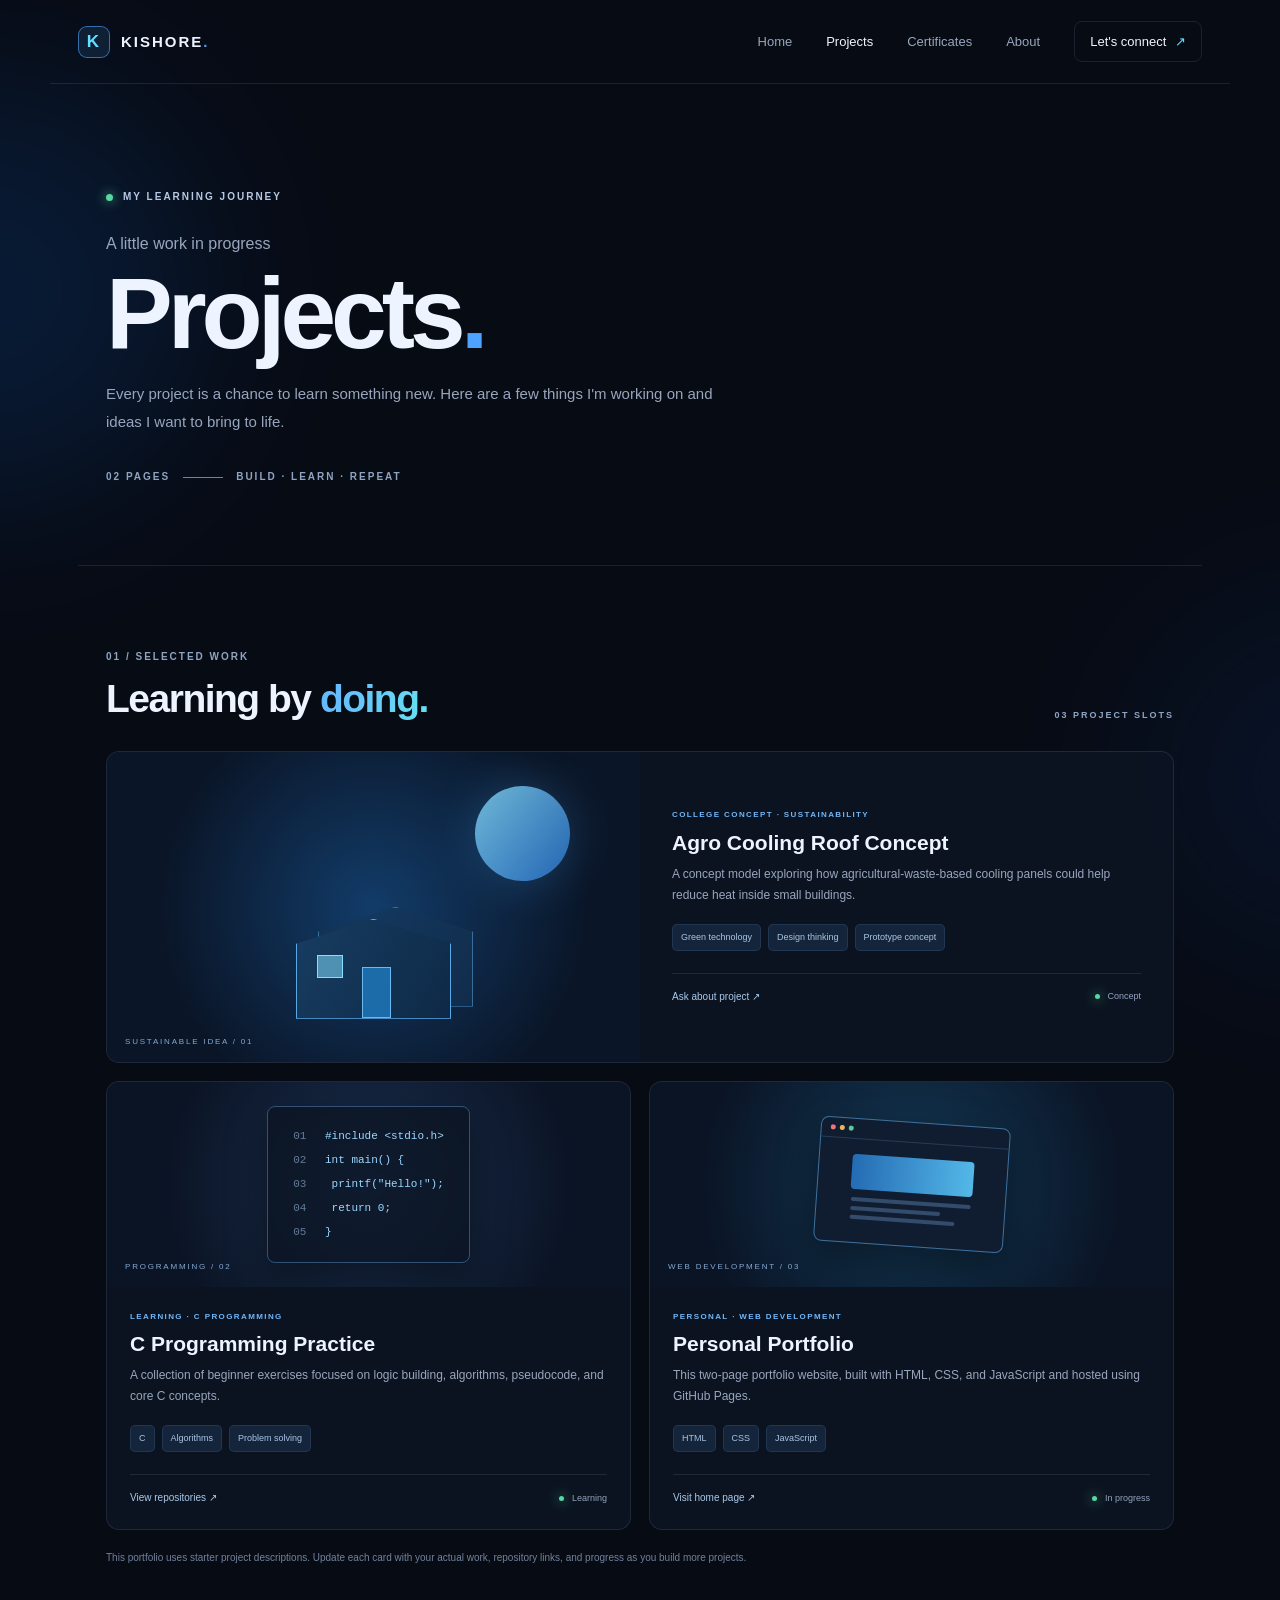
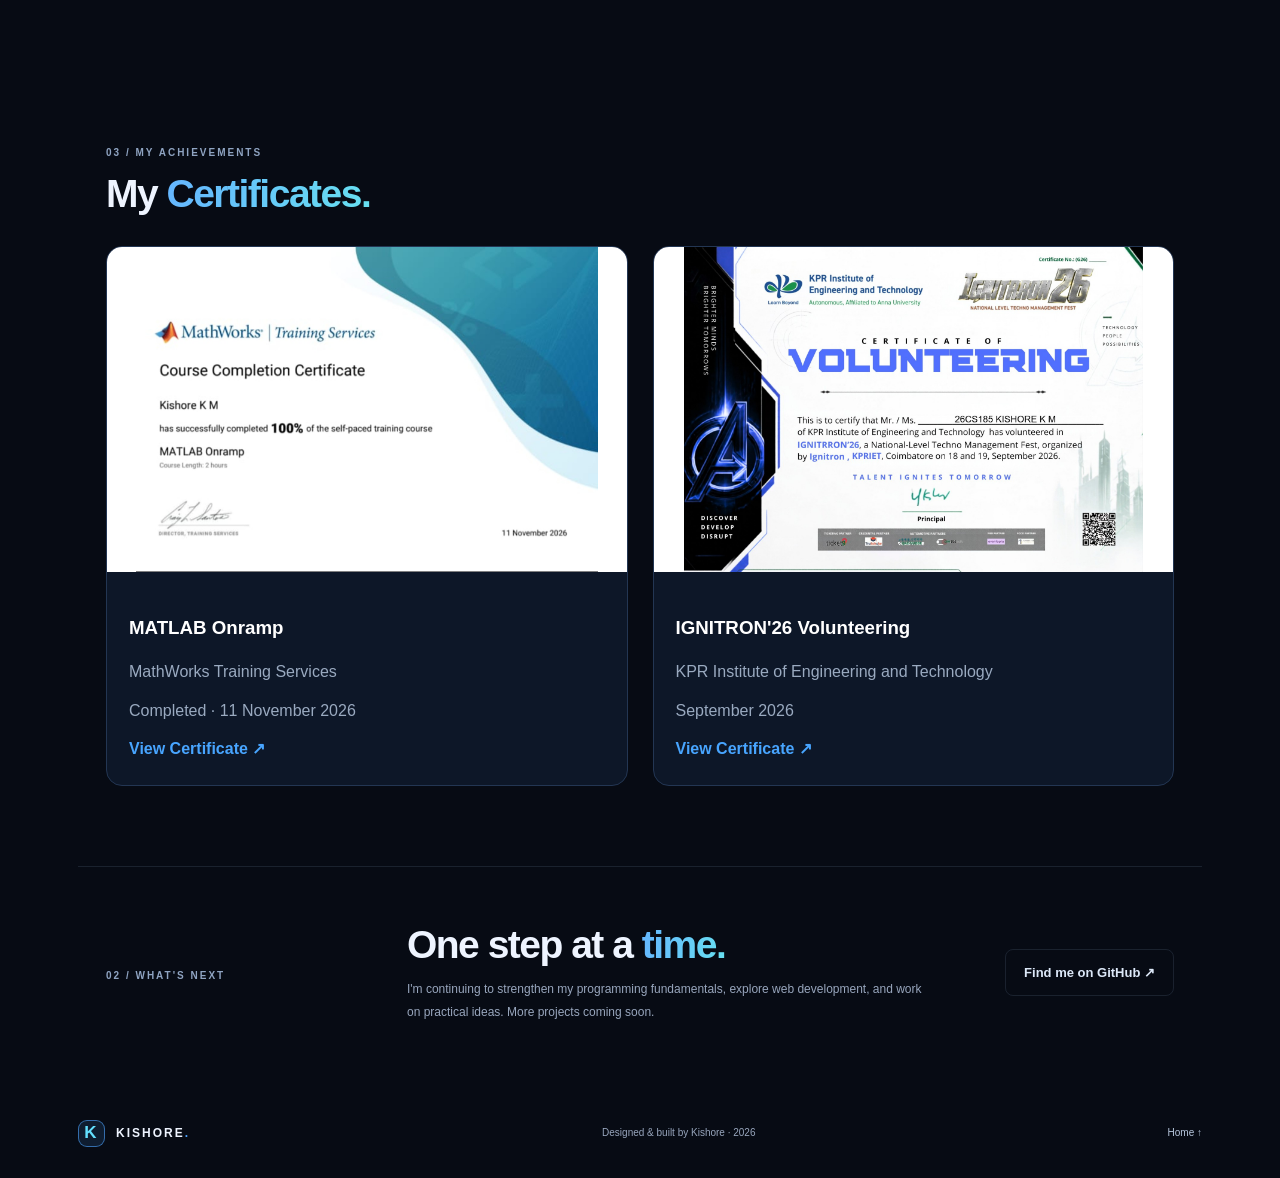
==== commit 510356db: "Update projects.html" ====
--- a/projects.html
+++ b/projects.html
@@ -18,6 +18,7 @@
     <button class="menu-toggle" aria-label="Toggle navigation" aria-expanded="false"><span></span><span></span><span></span></button>
     <nav class="nav-links" aria-label="Main navigation">
       <a href="index.html">Home</a><a class="active" href="projects.html">Projects</a>
+      <a href="#certificates">Certificates</a>
       <a href="index.html#about">About</a><a class="nav-cta" href="index.html#contact">Let's connect <span>↗</span></a>
     </nav>
   </header>
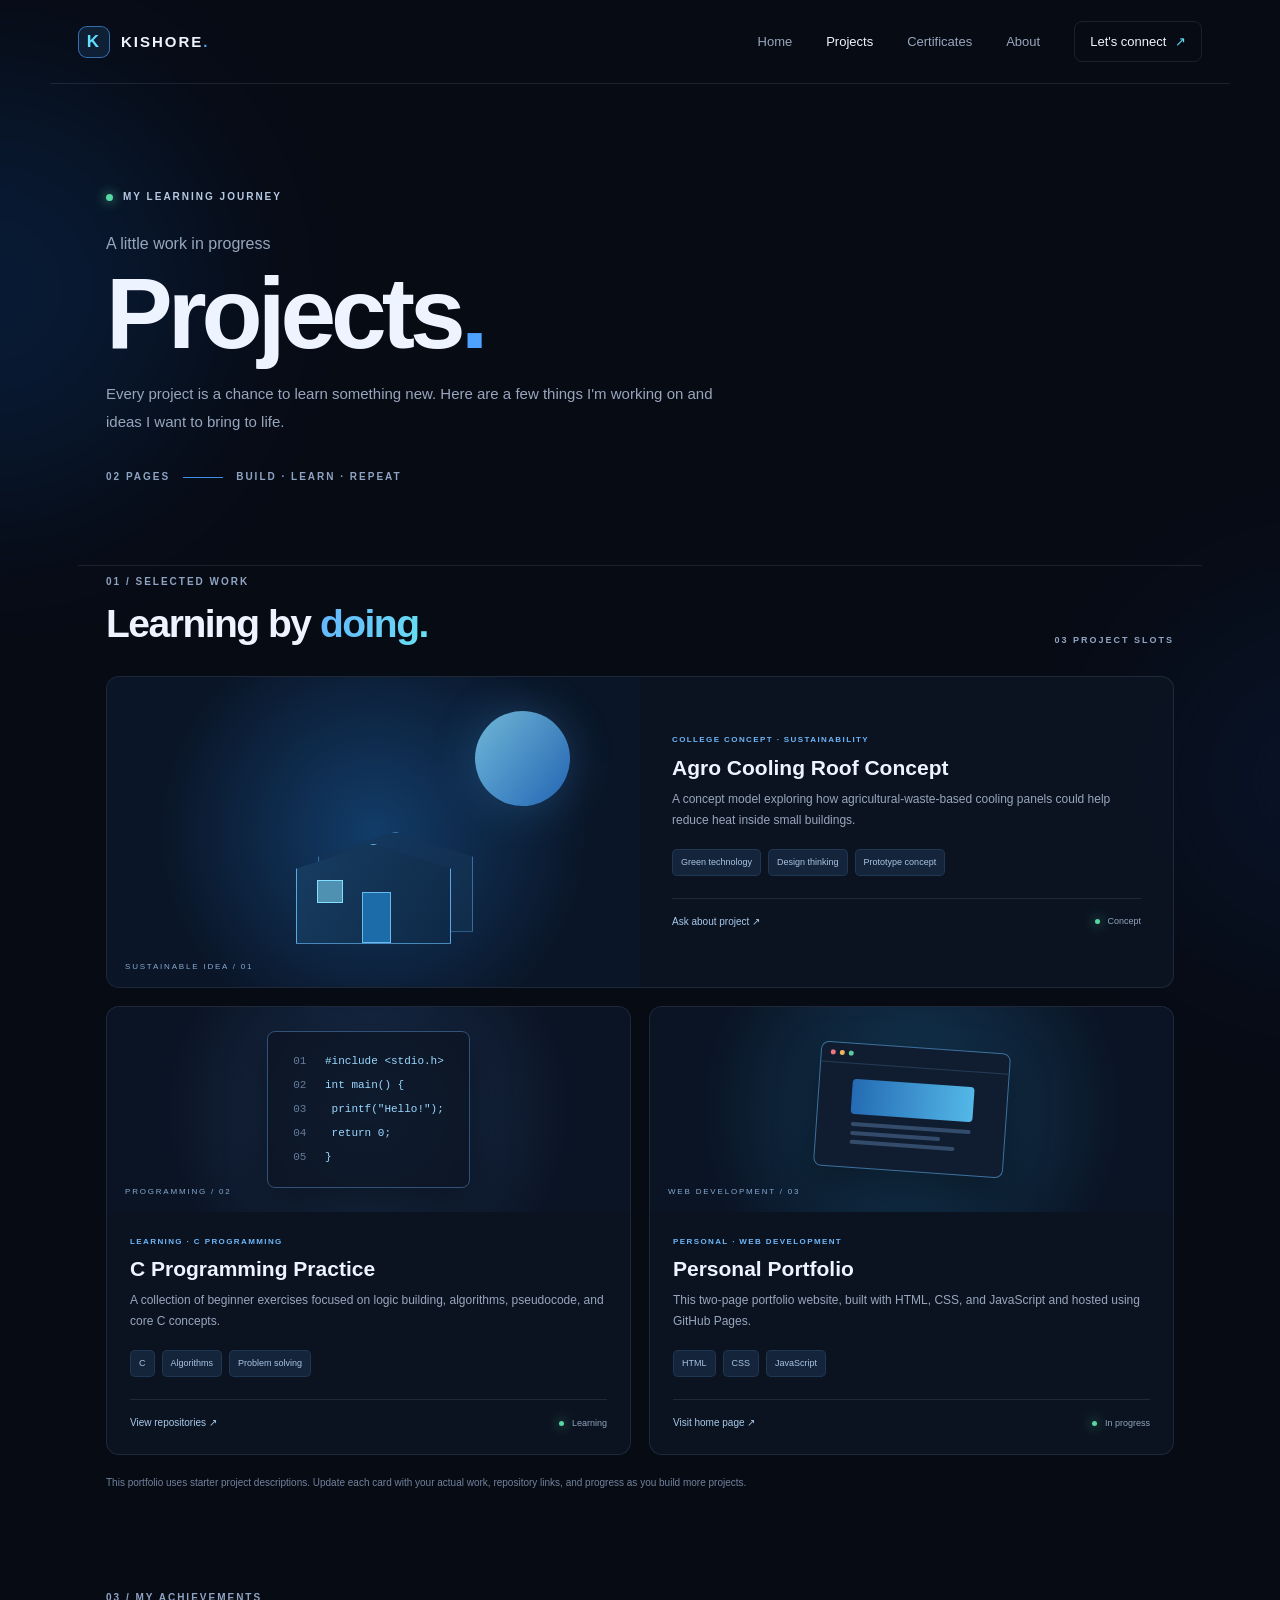
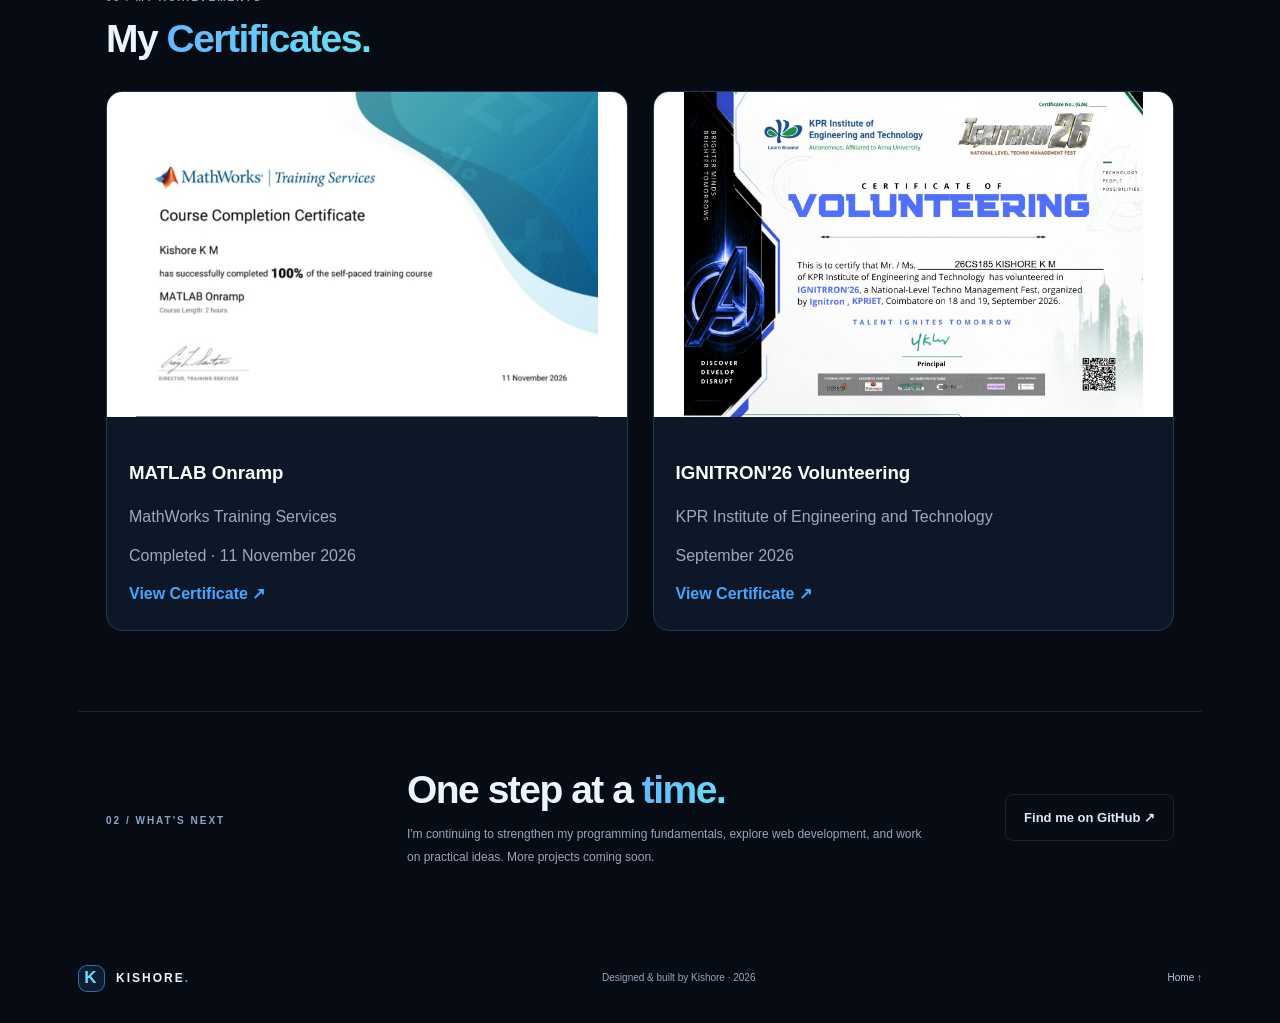
==== commit 4aa3f19f: "Update projects.html" ====
--- a/projects.html
+++ b/projects.html
@@ -32,7 +32,7 @@
       <div class="page-meta"><span>02 PAGES</span><span class="meta-line"></span><span>BUILD · LEARN · REPEAT</span></div>
     </section>
 
-    <section class="section-wrap projects-section">
+    <section id="certificates" class="section-wrap certicates-section">
       <div class="section-heading"><div><div class="section-label">01 / SELECTED WORK</div><h2>Learning by <span class="gradient-text">doing.</span></h2></div><span class="count-label">03 PROJECT SLOTS</span></div>
       <div class="project-grid">
         <article class="project-card featured-project">
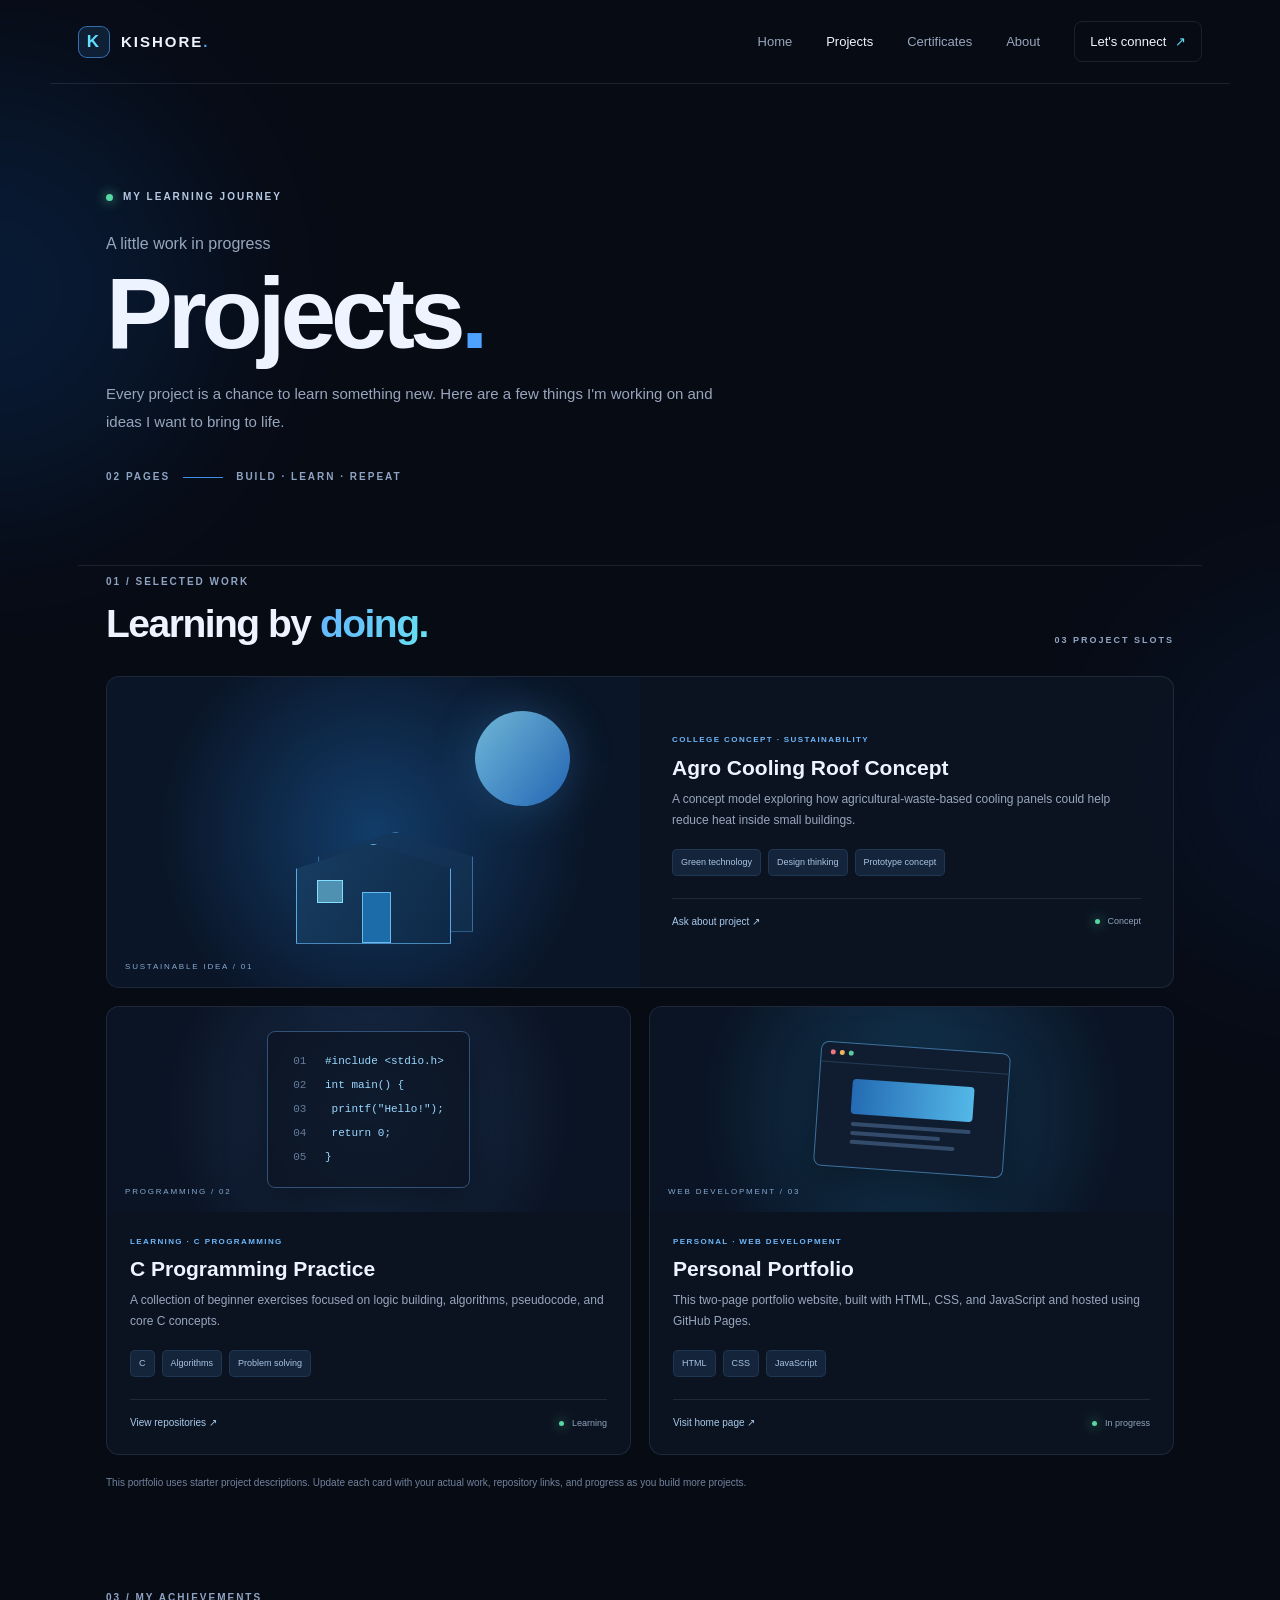
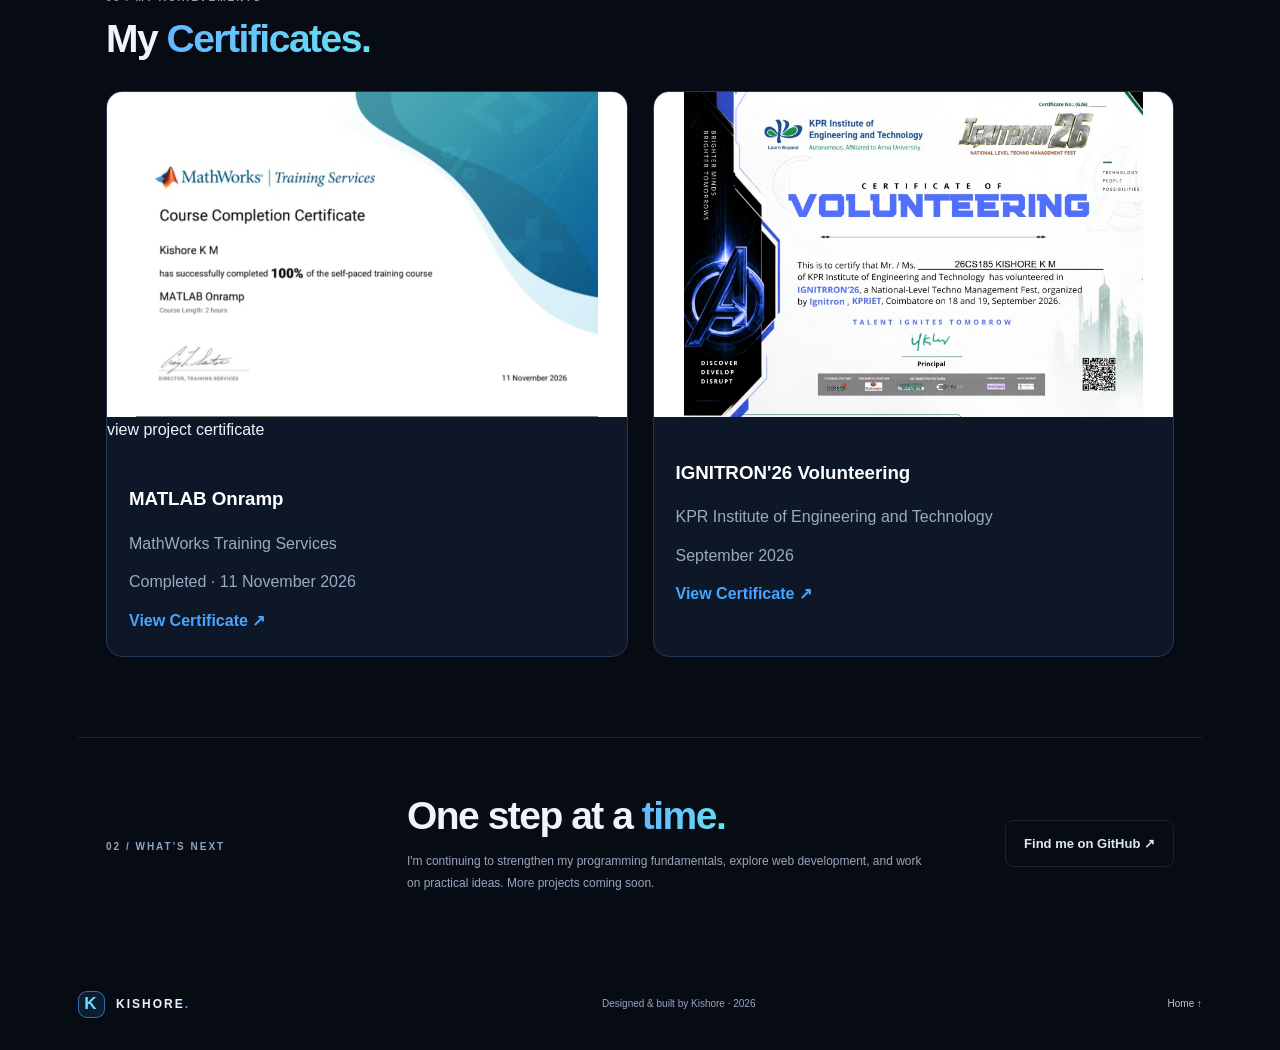
==== commit eb70ea11: "Update projects.html" ====
--- a/projects.html
+++ b/projects.html
@@ -51,7 +51,7 @@
       <p class="note-text">This portfolio uses starter project descriptions. Update each card with your actual work, repository links, and progress as you build more projects.</p>
     </section>
 <!-- CERTIFICATES SECTION -->
-<section id="certificates-section" class="section-wrap certificates-section">
+<section id="certificates" class="section-wrap certificates-section">
   <div class="section-heading">
     <div>
       <div class="section-label">03 / MY ACHIEVEMENTS</div>
@@ -62,8 +62,9 @@
   <div class="certificate-grid">
 
     <article class="certificate-card">
-      <img src="certificates/matlab-onramp.jpg"
-           alt="MATLAB Onramp Certificate">
+      <img src="certificates/matlab-onramp.jpg">
+           <a href="certificates/matlab-onramp.jpg"
+        target="_blank">view project certificate</a>
       <div class="certificate-info">
         <h3>MATLAB Onramp</h3>
         <p>MathWorks Training Services</p>
